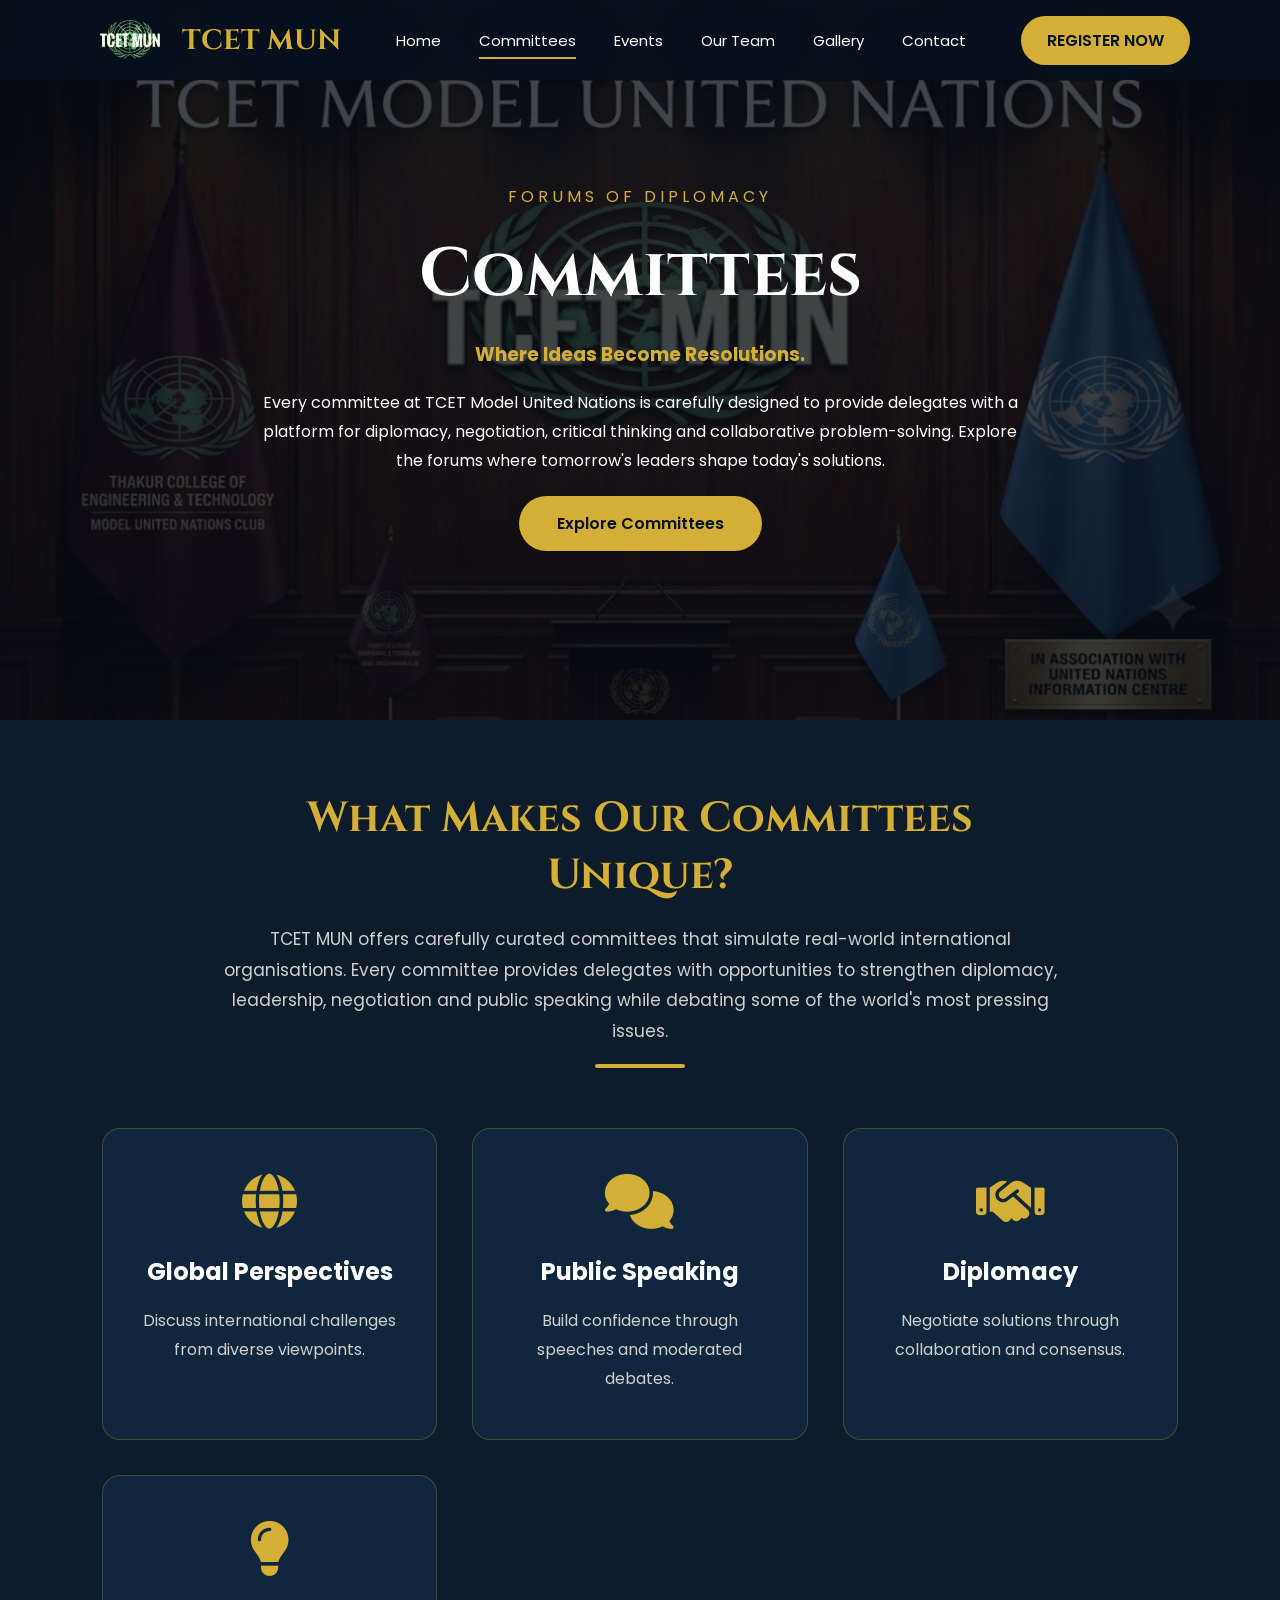
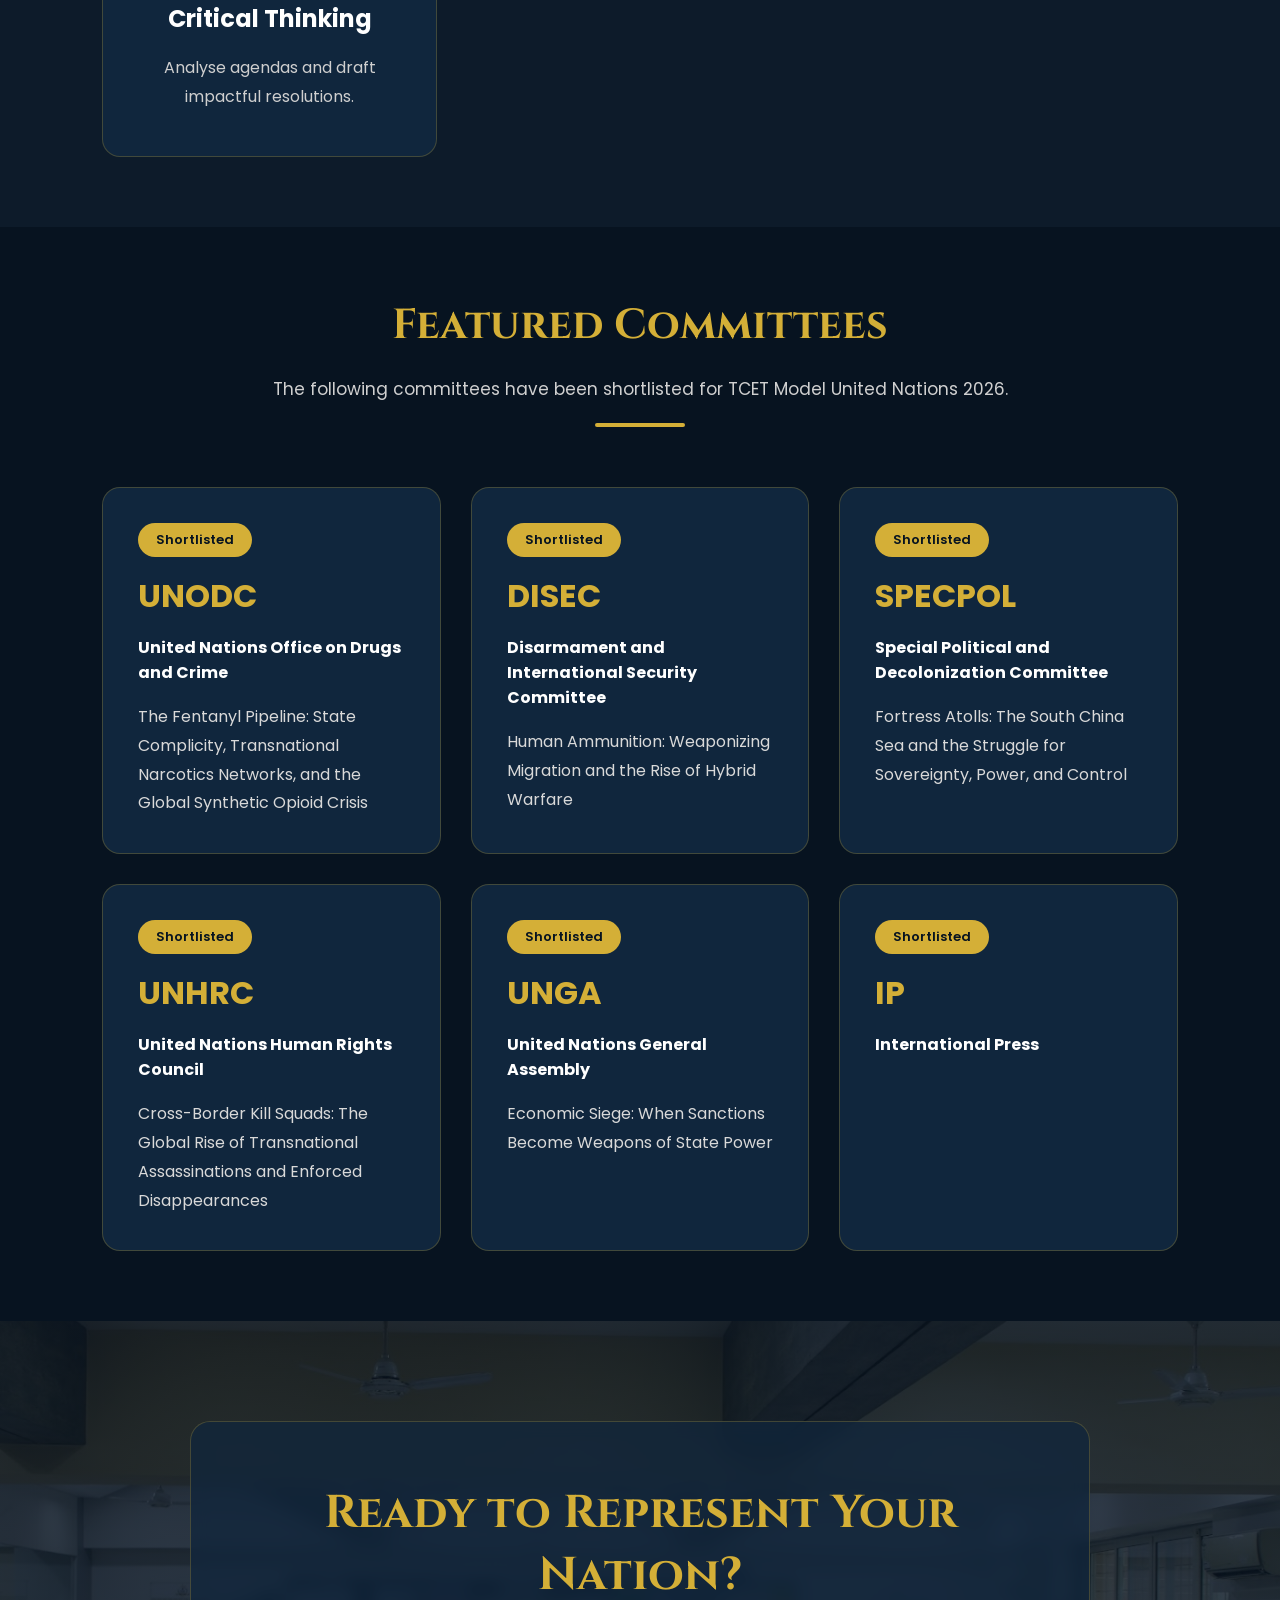
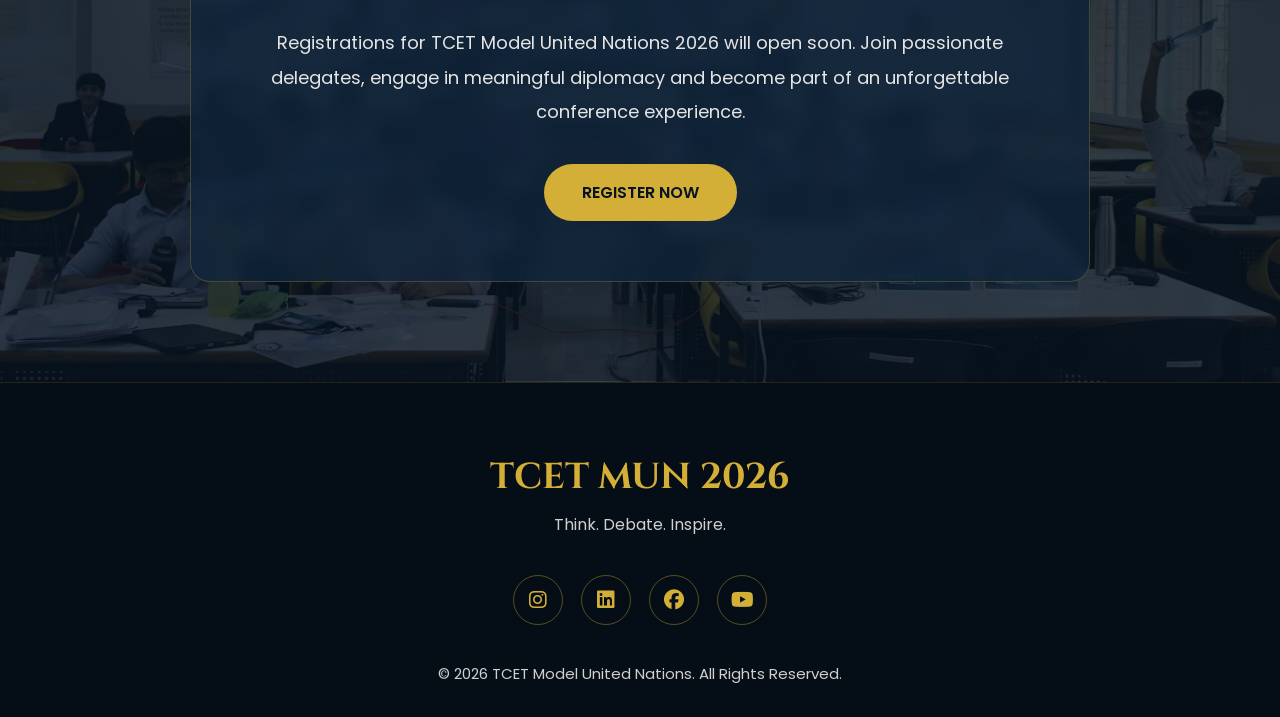
==== committees.html @ abe386f6 "Add files via upload" ====
<!DOCTYPE html>
<html lang="en">
<head>
<link rel="stylesheet" href="style.css">
    <meta charset="UTF-8">
    <meta name="viewport" content="width=device-width, initial-scale=1.0">

    <title>TCET MUN 2026 | Think. Debate. Inspire.</title>

    <link rel="preconnect" href="https://fonts.googleapis.com">

    <link rel="preconnect" href="https://fonts.gstatic.com" crossorigin>

    <link href="https://fonts.googleapis.com/css2?family=Cinzel:wght@400;500;600;700&family=Poppins:wght@300;400;500;600&display=swap" rel="stylesheet">

    <link rel="stylesheet"
        href="https://cdnjs.cloudflare.com/ajax/libs/font-awesome/6.5.2/css/all.min.css">

</head>

<body>

    <!-- ================= NAVBAR ================= -->

    <header>

        <nav class="navbar">

            <div class="logo">

                <img src="logo.png" alt="TCET MUN Logo">

                <h2>TCET MUN</h2>

            </div>

            <ul class="nav-links">

                <li><a href="index.html">Home</a></li>

                <li><a href="committees.html" class="active">Committees</a></li>

                <li><a href="events.html">Events</a></li>

                <li><a href="team.html">Our Team</a></li>

                <li><a href="gallery.html">Gallery</a></li>

                <li><a href="contact.html">Contact</a></li>

            </ul>

            <a href="https://forms.gle/wteZ5wqHLtpfvHcy7" class="register-btn">REGISTER NOW</a>

            <div class="hamburger">

                <span></span>

                <span></span>

                <span></span>

            </div>

        </nav>

    </header>

    <!-- ================= COMMITTEE HERO ================= -->

<section class="committee-hero">

    <div class="committee-overlay"></div>

    <div class="committee-hero-content">

        <p class="committee-tagline">
            FORUMS OF DIPLOMACY
        </p>

        <h1>Committees</h1>

        <h3>
            Where Ideas Become Resolutions.
        </h3>

        <p class="committee-description">

            Every committee at TCET Model United Nations is carefully designed
            to provide delegates with a platform for diplomacy, negotiation,
            critical thinking and collaborative problem-solving. Explore the
            forums where tomorrow's leaders shape today's solutions.

        </p>

        <a href="#committees" class="btn-primary">
            Explore Committees
        </a>

    </div>

</section>

<section class="committee-intro">

    <div class="section-title">

        <h2>What Makes Our Committees Unique?</h2>

        <p>

            TCET MUN offers carefully curated committees that simulate
            real-world international organisations. Every committee provides
            delegates with opportunities to strengthen diplomacy, leadership,
            negotiation and public speaking while debating some of the world's
            most pressing issues.

        </p>

        <div class="heading-line"></div>

    </div>

    <div class="feature-container">

        <div class="card">

            <i class="fas fa-globe"></i>

            <h3>Global Perspectives</h3>

            <p>Discuss international challenges from diverse viewpoints.</p>

        </div>

        <div class="card">

            <i class="fas fa-comments"></i>

            <h3>Public Speaking</h3>

            <p>Build confidence through speeches and moderated debates.</p>

        </div>

        <div class="card">

            <i class="fas fa-handshake"></i>

            <h3>Diplomacy</h3>

            <p>Negotiate solutions through collaboration and consensus.</p>

        </div>

        <div class="card">

            <i class="fas fa-lightbulb"></i>

            <h3>Critical Thinking</h3>

            <p>Analyse agendas and draft impactful resolutions.</p>

        </div>

    </div>

</section>

<!-- ================= FEATURED COMMITTEES ================= -->

<section class="committee-section" id="committees">

    <div class="section-title">

        <h2>Featured Committees</h2>

        <p>

            The following committees have been shortlisted for
            TCET Model United Nations 2026.

        </p>

        <div class="heading-line"></div>

    </div>

    <div class="committee-grid">

        <div class="committee-card">

    <span class="committee-badge">
        Shortlisted
    </span>

    <h3>UNODC</h3>

    <h4>United Nations Office on Drugs and Crime</h4>

    <p>

        The Fentanyl Pipeline: State Complicity, Transnational Narcotics Networks, and the Global Synthetic Opioid Crisis

    </p>

</div>

<div class="committee-card">

    <span class="committee-badge">
        Shortlisted
    </span>

    <h3>DISEC</h3>

    <h4> Disarmament and International Security Committee</h4>

    <p>

        Human Ammunition: Weaponizing Migration and the Rise of Hybrid Warfare

    </p>

</div>

<div class="committee-card">

    <span class="committee-badge">
        Shortlisted
    </span>

    <h3>SPECPOL</h3>

    <h4>Special Political and Decolonization Committee</h4>

    <p>

        Fortress Atolls: The South China Sea and the Struggle for Sovereignty, Power, and Control

    </p>

</div>

<div class="committee-card">

    <span class="committee-badge">
        Shortlisted
    </span>

    <h3>UNHRC</h3>

    <h4>United Nations Human Rights Council</h4>

    <p>

        Cross-Border Kill Squads: The Global Rise of Transnational Assassinations and Enforced Disappearances

    </p>

</div>

<div class="committee-card">

    <span class="committee-badge">

        Shortlisted

    </span>

    <h3>UNGA</h3>

    <h4>United Nations General Assembly</h4>

    <p>

       Economic Siege: When Sanctions Become Weapons of State Power

    </p>

</div>


<div class="committee-card">

    <span class="committee-badge">

        Shortlisted

    </span>

    <h3>IP</h3>

    <h4>International Press</h4>
</div>

</section>

<!-- READY TO ...... -->

<section class="event-cta">

    <div class="cta-box">

        <h2>

            Ready to Represent Your Nation?

        </h2>

        <p>

            Registrations for TCET Model United Nations
            2026 will open soon.

            Join passionate delegates, engage in meaningful
            diplomacy and become part of an unforgettable
            conference experience.

        </p>

        <a href="https://forms.gle/wteZ5wqHLtpfvHcy7" class="btn-primary">

            REGISTER NOW

        </a>

    </div>

</section>
    <!-- ================= FOOTER ================= -->

    <footer>

        <div class="footer-content">

            <h2>

                TCET MUN 2026

            </h2>

            <p>

                Think. Debate. Inspire.

            </p>

            <div class="social-icons">

                <a href="https://www.instagram.com/tcet_mun/"><i class="fab fa-instagram"></i></a>

                <a href="https://in.linkedin.com/company/tcetmun-society"><i class="fab fa-linkedin"></i></a>

                <a href="https://www.facebook.com/tcetmunsociety/"><i class="fab fa-facebook"></i></a>

                <a href="#"><i class="fab fa-youtube"></i></a>

            </div>

            <p class="copyright">

                © 2026 TCET Model United Nations.
                All Rights Reserved.

            </p>

        </div>

    </footer>



    <script src="script.js"></script>

</body>

</html>
---- style.css ----
/* =========================================================
   TCET MUN 2026
   STYLE.CSS (PART 1)
   Global + Navbar + Hero
========================================================= */

*{
    margin:0;
    padding:0;
    box-sizing:border-box;
}

html{
    scroll-behavior:smooth;
}

body{
    font-family:'Poppins',sans-serif;
    background:#071320;
    color:#ffffff;
    overflow-x:hidden;
}

img{
    max-width:100%;
    display:block;
}

a{
    text-decoration:none;
    color:inherit;
}

ul{
    list-style:none;
}

.container{
    width:90%;
    max-width:1200px;
    margin:auto;
}

/* =========================================================
   NAVBAR
========================================================= */

header{
    position:fixed;
    width:100%;
    top:0;
    left:0;
    z-index:1000;
}

.navbar{
    width:100%;
    height:80px;

    display:flex;
    justify-content:space-between;
    align-items:center;

    padding:0 7%;

    background:rgba(7,19,32,.75);

    backdrop-filter:blur(14px);

    transition:.35s;
}

.logo{
    display:flex;
    align-items:center;
    gap:12px;
}

.logo img{
    width:80px;
    height:80px;
    object-fit:contain;
}

.logo h2{
    font-family:'Cinzel',serif;
    font-size:28px;
    color:#d4af37;
}

.nav-links{
    display:flex;
    align-items:center;
    gap:38px;
}

.nav-links a{

    color:white;

    font-size:15px;

    transition:.3s;

    position:relative;
}

.nav-links a::after{

    content:"";

    position:absolute;

    left:0;

    bottom:-8px;

    width:0;

    height:2px;

    background:#d4af37;

    transition:.3s;
}

.nav-links a:hover::after,
.nav-links .active::after{

    width:100%;
}

.nav-links a:hover{

    color:#d4af37;
}

.register-btn{

    padding:12px 26px;

    background:#d4af37;

    color:#071320;

    font-weight:600;

    border-radius:40px;

    transition:.3s;
}

.register-btn:hover{

    transform:translateY(-3px);

    background:#f3cf5d;
}

.hamburger{

    display:none;

    flex-direction:column;

    gap:5px;

    cursor:pointer;
}

.hamburger span{

    width:28px;

    height:3px;

    background:white;

    border-radius:10px;
}

/* =========================================================
   HERO slide show on home page
========================================================= */

.hero{

    position:relative;

    height:100vh;

    overflow:hidden;

    display:flex;

    justify-content:center;

    align-items:center;

    text-align:center;

}

.slider{

    position:absolute;

    width:100%;

    height:100%;

    top:0;

    left:0;

}

.slide{

    position:absolute;

    inset:0;

    background-size:cover;

    background-position:center;

    background-repeat:no-repeat;

    opacity:0;

    transition:opacity 2s ease-in-out;

}

.slide.active{

    opacity:1;

}

/* Images */

.slide:nth-child(1){

    background-image:url("hero1.jpeg");

}

.slide:nth-child(2){

    background-image:url("hero2.jpg");

}

.slide:nth-child(3){

    background-image:url("mun.jpg");

}

.slide:nth-child(4){

    background-image:url("mun1.jpg");

}

.slide:nth-child(5){

    background-image:url("iyp.jpg");

}

.slide:nth-child(6){

    background-image:url("contact.jpg");

}

.overlay{

    position:absolute;

    inset:0;

    background:rgba(0,0,0,.55);

}

.hero-content{

    position:relative;

    z-index:10;

    max-width:850px;

}

.overlay{

    position:absolute;

    inset:0;

    background:rgba(5,13,22,.68);
}

.hero-content{

    position:relative;

    z-index:2;

    width:90%;

    max-width:900px;
}

.tagline{

    letter-spacing:5px;

    color:#d4af37;

    margin-bottom:20px;

    font-size:15px;
}

.hero h1{

    font-family:'Cinzel',serif;

    font-size:85px;

    margin-bottom:15px;

    line-height:1.1;
}

.hero h1 span{

    color:#d4af37;
}

.hero h3{

    font-size:28px;

    font-weight:400;

    margin-bottom:25px;
}

.hero p{

    max-width:760px;

    margin:auto;

    line-height:1.9;

    font-size:18px;

    color:#e4e4e4;
}

.hero-buttons{

    margin-top:45px;

    display:flex;

    justify-content:center;

    gap:20px;

    flex-wrap:wrap;
}

.btn-primary{

    background:#d4af37;

    color:#071320;

    padding:16px 38px;

    border-radius:50px;

    font-weight:600;

    transition:.35s;
}

.btn-primary:hover{

    transform:translateY(-5px);

    background:#f1cb4d;
}

.btn-secondary{

    border:2px solid #d4af37;

    color:#ffffff;

    padding:16px 38px;

    border-radius:50px;

    transition:.35s;
}

.btn-secondary:hover{

    background:#d4af37;

    color:#071320;

    transform:translateY(-5px);
}

/* =========================================================
   SECTION TITLES
========================================================= */

section{

    padding:100px 8%;
}

section h2{

    text-align:center;

    font-size:42px;

    font-family:'Cinzel',serif;

    color:#d4af37;

    margin-bottom:40px;
}

/*=========================================================
    ABOUT SECTION
=========================================================*/

.about{
    background:#0d1b2a;
}

.about .container{
    max-width:1000px;
    margin:auto;
    text-align:center;
}

.about p{
    font-size:18px;
    line-height:1.9;
    color:#d9d9d9;
    margin-top:20px;
}

/*=========================================================
    FEATURES SECTION
=========================================================*/

.features{
    background:#071320;
}

.feature-container{

    display:grid;

    grid-template-columns:repeat(auto-fit,minmax(280px,1fr));

    gap:35px;

    margin-top:60px;
}

.card{

    background:#10263d;

    padding:45px 35px;

    border-radius:18px;

    text-align:center;

    transition:.4s;

    border:1px solid rgba(212,175,55,.25);

    cursor:pointer;
}

.card:hover{

    transform:translateY(-12px);

    box-shadow:0 20px 45px rgba(0,0,0,.35);

    border-color:#d4af37;
}

.card i{

    font-size:55px;

    color:#d4af37;

    margin-bottom:25px;
}

.card h3{

    font-size:24px;

    margin-bottom:18px;

    color:white;
}

.card p{

    color:#cfcfcf;

    line-height:1.8;

    font-size:16px;
}

/*=========================================================
    STATISTICS
=========================================================*/

.stats{

    display:grid;

    grid-template-columns:repeat(auto-fit,minmax(220px,1fr));

    gap:30px;

    background:#10263d;
}

.stat-box{

    background:#071320;

    padding:45px;

    text-align:center;

    border-radius:15px;

    transition:.35s;

    border:1px solid rgba(212,175,55,.2);
}

.stat-box:hover{

    transform:translateY(-10px);

    border-color:#d4af37;
}

.stat-box h2{

    font-size:60px;

    color:#d4af37;

    margin-bottom:12px;

    font-family:'Cinzel',serif;
}

.stat-box p{

    font-size:20px;

    color:#d9d9d9;
}

/*=========================================================
    CALL TO ACTION
=========================================================*/

.cta{

    background:linear-gradient(rgba(7,19,32,.9),
    rgba(7,19,32,.9)),
    url("../assets/cta.jpg") center/cover;

    text-align:center;
}

.cta h2{

    font-size:46px;

    margin-bottom:20px;
}

.cta p{

    width:75%;

    margin:auto;

    font-size:18px;

    line-height:1.9;

    color:#dddddd;

    margin-bottom:40px;
}

.cta .btn-primary{

    font-size:17px;
}

/*=========================================================
    SIMPLE FADE ANIMATION
=========================================================*/

.card,
.stat-box{

    animation:fadeUp .8s ease;
}

@keyframes fadeUp{

    from{

        opacity:0;

        transform:translateY(50px);
    }

    to{

        opacity:1;

        transform:translateY(0);
    }
}


/*=========================================================
    FOOTER
=========================================================*/

footer{
    background:#050d16;
    padding:70px 8% 30px;
    border-top:1px solid rgba(212,175,55,0.15);
}

.footer-content{
    max-width:1000px;
    margin:auto;
    text-align:center;
}

.footer-content h2{
    font-family:'Cinzel',serif;
    color:#d4af37;
    font-size:36px;
    margin-bottom:10px;
}

.footer-content p{
    color:#d0d0d0;
    line-height:1.8;
}

.social-icons{
    display:flex;
    justify-content:center;
    gap:18px;
    margin:35px 0;
}

.social-icons a{
    width:50px;
    height:50px;
    border:1px solid rgba(212,175,55,.4);
    border-radius:50%;
    display:flex;
    justify-content:center;
    align-items:center;
    transition:.35s;
}

.social-icons a i{
    font-size:20px;
    color:#d4af37;
}

.social-icons a:hover{
    background:#d4af37;
    transform:translateY(-5px);
}

.social-icons a:hover i{
    color:#071320;
}

.copyright{
    margin-top:30px;
    font-size:15px;
    color:#8f8f8f;
}

/*=========================================================
    RESPONSIVE DESIGN
=========================================================*/

@media(max-width:991px){

    .navbar{
        padding:0 5%;
    }

    .hero h1{
        font-size:60px;
    }

    .hero h3{
        font-size:24px;
    }

    .hero p{
        font-size:17px;
    }

    .cta p{
        width:90%;
    }

}

@media(max-width:768px){

    .navbar{
        height:75px;
    }

    .hamburger{
        display:flex;
        z-index:1001;
    }

    .register-btn{
        display:none;
    }

    .nav-links{
        position:fixed;
        top:75px;
        right:-100%;
        width:270px;
        height:calc(100vh - 75px);
        background:#071320;
        flex-direction:column;
        justify-content:flex-start;
        align-items:center;
        gap:35px;
        padding-top:50px;
        transition:.4s;
        box-shadow:-5px 0 20px rgba(0,0,0,.3);
    }

    .nav-links.active{
        right:0;
    }

    .hero{
        padding:0 20px;
    }

    .hero h1{
        font-size:48px;
    }

    .hero h3{
        font-size:22px;
    }

    .hero p{
        font-size:16px;
    }

    .hero-buttons{
        flex-direction:column;
        align-items:center;
    }

    .btn-primary,
    .btn-secondary{
        width:240px;
        text-align:center;
    }

    section{
        padding:80px 6%;
    }

    section h2{
        font-size:34px;
    }

    .card{
        padding:35px 25px;
    }

    .stat-box h2{
        font-size:48px;
    }

}

@media(max-width:576px){

    .logo h2{
        font-size:22px;
    }

    .logo img{
        width:45px;
        height:45px;
    }

    .tagline{
        font-size:12px;
        letter-spacing:3px;
    }

    .hero h1{
        font-size:38px;
    }

    .hero h3{
        font-size:18px;
    }

    .hero p{
        font-size:15px;
        line-height:1.8;
    }

    section h2{
        font-size:30px;
    }

    .about p,
    .cta p,
    .card p{
        font-size:15px;
    }

    .footer-content h2{
        font-size:30px;
    }

}

/*=========================================================
    NAVBAR ON SCROLL
=========================================================*/

header.scrolled .navbar{
    background:#071320;
    box-shadow:0 5px 20px rgba(0,0,0,.25);
}

/*=========================================================
    SCROLLBAR
=========================================================*/

::-webkit-scrollbar{
    width:10px;
}

::-webkit-scrollbar-track{
    background:#071320;
}

::-webkit-scrollbar-thumb{
    background:#d4af37;
    border-radius:10px;
}

::-webkit-scrollbar-thumb:hover{
    background:#f2cb4c;
}

/*=========================================================
    SELECTION
=========================================================*/

::selection{
    background:#d4af37;
    color:#071320;
}

/* ================= OUR TEAM ================= */

.team{

    background:linear-gradient(
        180deg,
        #071320,
        #0b1c2e,
        #071320
    );

}

.section-title{
    text-align:center;
    max-width:850px;
    margin:auto;
    margin-bottom:60px;
}

.section-title h2{
    font-size:42px;
    color:#d4af37;
    margin-bottom:20px;
    font-family:'Cinzel', serif;
}

.section-title p{
    color:#d0d0d0;
    line-height:1.8;
    font-size:17px;
}


.team-container{

    display:grid;

    grid-template-columns:repeat(3,1fr);

    gap:35px;

    max-width:1100px;

    margin:0 auto;

}

.team-card{

    background:
radial-gradient(circle at bottom right,#16395e 0%,transparent 45%);
    

    backdrop-filter:blur(12px);

    border:1px solid rgba(212,175,55,.20);

    border-radius:22px;

    overflow:hidden;

    transition:.45s;

    box-shadow:0 12px 30px rgba(0,0,0,.18);

}

.team-card:hover{

    transform:translateY(-12px);

    border-color:#d4af37;

    box-shadow:0 25px 45px rgba(0,0,0,.45);

}

.team-card img{

    width:100%;

    height:320px;

    object-fit:cover;

    transition:.5s;

    border-bottom:4px solid transparent;

}

.team-card:hover img{

    transform:scale(1.05);

    border-bottom:4px solid #d4af37;

}

.team-card h3{

    font-size:23px;

    margin-top:22px;

    margin-bottom:8px;

    color:white;

    font-weight:600;

}

.team-card span{

    display:block;

    color:#d4af37;

    font-size:15px;

    letter-spacing:1px;

    text-transform:uppercase;

    margin-bottom:22px;

}
.team-card{

    position:relative;

}

.team-card::before{

    content:"";

    position:absolute;

    top:0;

    left:0;

    width:100%;

    height:5px;

    background:#d4af37;

    transform:scaleX(0);

    transition:.45s;

}
.team{

    position:relative;
    overflow:hidden;

}

.team::before{

    content:"";

    position:absolute;
    inset:0;

    background:url("logo-pattern.png");

    background-size:220px;

    background-repeat:repeat;

    opacity:.025;

    pointer-events:none;

}

.team-card:hover::before{

    transform:scaleX(1);

}


/*==========================
 FACULTY SECTION
==========================*/

/* ================= FACULTY ================= */

.faculty-container{

    display:flex;

    justify-content:center;

    align-items:center;

    gap:100px;

    margin:70px auto 100px;

    flex-wrap:wrap;

}

.faculty-card{

    width:340px;

    background:
radial-gradient(circle at top left,#16395e 0%,transparent 40%);

    border-radius:20px;

    overflow:hidden;

    text-align:center;

    border:1px solid rgba(212,175,55,.25);
    border-top:5px solid #d4af37;
    transition:.35s;

    box-shadow:0 12px 30px rgba(0,0,0,.25);

}

.faculty-card:hover{

    transform:translateY(-15px);

    border-color:#d4af37;

}

.faculty-card img{

    width:100%;

    height:340px;

    object-fit:cover;

}

.faculty-card h3{

    color:white;

    font-size:25px;

    margin:22px 0 10px;

}

.faculty-card span{

    display:block;

    color:#d4af37;

    margin-bottom:25px;

    font-size:17px;

}
.heading-line{

    width:90px;

    height:4px;

    background:#d4af37;

    border-radius:20px;

    margin:18px auto 28px;

}

.team-card,
.faculty-card{

    opacity:0;

    transform:translateY(40px);

    animation:teamFade .8s forwards;

}


@keyframes teamFade{

    to{

        opacity:1;

        transform:translateY(0);

    }

}
/* ==========================================
            TEAM HERO
========================================== */

.team-hero{

    height:80vh;

    position:relative;

    display:flex;

    justify-content:center;

    align-items:center;

    text-align:center;

    overflow:hidden;

    background:
    linear-gradient(rgba(5,13,22,.55),rgba(5,13,22,.55)),
    url("our_teamhero.jpeg");

    background-size:cover;

    background-position:center;

    background-repeat:no-repeat;

}

.team-overlay{

    position:absolute;

    inset:0;

    background:rgba(0,0,0,.22);

}

.team-hero-content{

    position:relative;

    z-index:2;

    width:90%;

    max-width:900px;

}

.team-tagline{

    color:#d4af37;

    letter-spacing:4px;

    text-transform:uppercase;

    margin-bottom:18px;

    font-size:15px;

}

.team-hero h1{

    font-family:'Cinzel',serif;

    font-size:72px;

    color:white;

    margin-bottom:18px;

}

.team-hero h3{

    color:#d4af37;

    font-size:28px;

    margin-bottom:22px;

    font-weight:500;

}

.team-description{

    max-width:760px;

    margin:auto;

    color:#e6e6e6;

    line-height:1.9;

    font-size:18px;

    margin-bottom:38px;

}



/* ================= Responsive for mobile devices (For hero in teams) ================= */

@media(max-width:768px){

.team-hero{

    height:55vh;

}

.team-hero h1{

    font-size:46px;

}

.team-hero h3{

    font-size:22px;

}

.team-description{

    font-size:16px;

}

}

/* ================= EVENTS ================= */

.event-section{

    display:flex;

    align-items:center;

    justify-content:center;

    gap:70px;

    padding:80px 10%;

}

.reverse{

    flex-direction:row-reverse;

}

.event-image{

    flex:1;

}

.event-image img{

    width:100%;

    height:480px;

    object-fit:cover;

    border-radius:18px;

    transition:.4s;

    box-shadow:0 15px 35px rgba(0,0,0,.35);

}

.event-image img:hover{

    transform:scale(1.03);

}

.event-content{

    flex:1;

}

.event-content h2{

    font-size:40px;

    color:#d4af37;

    margin-bottom:15px;

    font-family:'Cinzel',serif;

}


.event-content h4{

    font-size:28px;

    margin-bottom:25px;

}


.event-content p{

    color:#d9d9d9;

    line-height:2;

    font-size:18px;

    margin-bottom:30px;

}

.event-content li{

    margin-bottom:18px;

    font-size:18px;

}

.event-content i{

    color:#d4af37;

    margin-right:12px;

}
.event-cta{

    padding:100px 8%;

    background:
    linear-gradient(rgba(7,19,32,.82),rgba(7,19,32,.82)),
    url("mun1.jpg");

    background-size:cover;

    background-position:center;

    text-align:center;
}

.cta-box{

    max-width:900px;

    margin:auto;

    background:rgba(16,38,61,.75);

    padding:60px;

    border-radius:20px;

    border:1px solid rgba(212,175,55,.25);

    backdrop-filter:blur(8px);
}

.cta-box h2{

    font-size:46px;

    color:#d4af37;

    margin-bottom:20px;

    font-family:'Cinzel', serif;
}

.cta-box p{

    font-size:18px;

    line-height:1.9;

    color:#e5e5e5;

    margin-bottom:35px;
}

.cta-box .btn-primary{

    display:inline-block;

    margin:auto;
}

/* ================= EVENTS HERO ================= */

.event-hero{

    height:65vh;

    display:flex;

    justify-content:center;

    align-items:center;

    text-align:center;

    position:relative;

    background:
    linear-gradient(rgba(5,15,28,.72),rgba(5,15,28,.72)),
    url("mun.jpg");

    background-size:cover;

    background-position:center;

    background-repeat:no-repeat;

}

.event-hero-content{

    max-width:900px;

    width:90%;

    margin:auto;

    z-index:5;

}

.event-tagline{

    color:#d4af37;

    letter-spacing:4px;

    text-transform:uppercase;

    margin-bottom:18px;

    font-size:15px;

}

.event-hero h1{

    font-family:'Cinzel',serif;

    font-size:68px;

    color:white;

    margin-bottom:15px;

}

.event-hero h3{

    font-size:28px;

    color:#d4af37;

    margin-bottom:20px;

}

.hero-description{

    max-width:750px;

    margin:auto;

    color:#e7e7e7;

    line-height:1.9;

    font-size:18px;

    margin-bottom:35px;

}
.event-overlay{

    position:absolute;

    inset:0;

    background:rgba(0,0,0,.25);

}

.event-hero-content{

    position:relative;

    z-index:2;
}

/* ================= WHY PARTICIPATE ================= */

.why-participate{
    padding:100px 8%;
    background:#071320;
    text-align:center;
}

.why-participate h2{
    font-size:42px;
    color:#d4af37;
    margin-bottom:50px;
    font-family:'Cinzel', serif;
}

.why-grid{
    display:grid;
    grid-template-columns:repeat(auto-fit,minmax(250px,1fr));
    gap:30px;
}

.why-card{
    background:#10263d;
    padding:35px 25px;
    border-radius:18px;
    border:1px solid rgba(212,175,55,.25);
    transition:.35s;
}

.why-card:hover{
    transform:translateY(-8px);
    border-color:#d4af37;
}

.why-card i{
    font-size:40px;
    color:#d4af37;
    margin-bottom:20px;
}

.why-card h3{
    margin-bottom:15px;
    color:#fff;
}

.why-card p{
    color:#d9d9d9;
    line-height:1.7;
}

/* ================= Events in mobile devices ================= */
/* Large Tablets */
@media (max-width: 992px) {

}

/* Tablets */
@media (max-width: 768px) {

}

/* Mobile */
@media (max-width: 576px) {

}

@media(max-width:768px){

.event-hero{

    height:55vh;

}

.event-hero h1{

    font-size:42px;

}

.event-hero h3{

    font-size:20px;

}

.hero-description{

    font-size:15px;

}

}
@media(max-width:768px){

.event-section{

    flex-direction:column;

    text-align:center;

    gap:35px;

}

.reverse{

    flex-direction:column;

}

.event-image img{

    height:260px;

}

}

/*=========================================================
                    CONTACT PAGE
=========================================================*/

/* HERO */

.contact-hero{

    height:60vh;

    display:flex;

    justify-content:center;

    align-items:center;

    text-align:center;

    position:relative;

    background:
    linear-gradient(rgba(7,19,32,.72),rgba(7,19,32,.72)),
    url("contact.jpg");

    background-size:cover;

    background-position:center;

    background-repeat:no-repeat;

}

.contact-hero .hero-content{

    position:relative;

    z-index:2;

    width:90%;

    max-width:850px;

}

.contact-hero h1{

    font-size:70px;

    color:white;

    font-family:'Cinzel',serif;

    margin-bottom:15px;

}

.contact-hero h3{

    color:#d4af37;

    font-size:28px;

    margin-bottom:20px;

}

.contact-hero p{

    color:#e5e5e5;

    line-height:1.9;

    font-size:18px;

}



/* CONTACT INFO */

.contact-info{

    padding:40px 8%;

    background:#071320;

}

.contact-grid{

    display:grid;

    grid-template-columns:repeat(auto-fit,minmax(260px,1fr));

    gap:30px;

    margin-top:50px;

}

.contact-card{

    background:#10263d;

    border-radius:18px;

    padding:40px 30px;

    text-align:center;

    transition:.35s;

    border:1px solid rgba(212,175,55,.2);

}

.contact-card:hover{

    transform:translateY(-10px);

    border-color:#d4af37;

}

.contact-card i{

    font-size:45px;

    color:#d4af37;

    margin-bottom:20px;

}

.contact-card h3{

    margin-bottom:15px;

    color:white;

}

.contact-card p{

    color:#d8d8d8;

    line-height:1.8;

}

/* ===== ENQUIRY FORM (CONTACT PAGE)====*/

.enquiry-card{

    max-width:800px;

    margin:80px auto;

    background:#10263d;

    border:1px solid rgba(212,175,55,.25);

    border-radius:25px;

    padding:40px;

    text-align:center;

    transition:.35s;

}

.enquiry-card:hover{

    transform:translateY(-8px);

    box-shadow:0 20px 40px rgba(0,0,0,.25);

}

.enquiry-card i{

    font-size:60px;

    color:#d4af37;

    margin-bottom:25px;

}

.enquiry-card h2{

    color:#d4af37;

    margin-bottom:20px;

}

.enquiry-card p{

    color:#ddd;

    line-height:1.9;

    margin-bottom:35px;

}

/* MAP */

.map{

    padding:40px 8%;

    background:#071320;

}

.map-box{

    width:100%;

    height:450px;

    border-radius:20px;

    overflow:hidden;

    border:2px solid rgba(212,175,55,.25);

    box-shadow:0 15px 35px rgba(0,0,0,.25);

}

.map-box iframe{

    width:100%;

    height:100%;

    border:none;

}



/* FAQ */

.faq{

    padding:100px 8%;

    background:#0d1b2a;

}

.faq-box{

    max-width:900px;

    margin:auto;

    background:#10263d;

    border-radius:18px;

    padding:40px;

    border:1px solid rgba(212,175,55,.2);

}

.faq-box h3{

    color:#d4af37;

    margin-bottom:10px;

    margin-top:25px;

}

.faq-box p{

    color:#d9d9d9;

    line-height:1.8;

    margin-bottom:20px;

}

.faq-box hr{

    border:none;

    height:1px;

    background:rgba(212,175,55,.2);

}



/* "Our Team" in mobile and other devices (RESPONSIVE) */

@media(max-width:768px){

.contact-hero{

    height:50vh;

    padding:0 20px;

}

.contact-hero h1{

    font-size:46px;

}

.contact-hero h3{

    font-size:22px;

}

.contact-hero p{

    font-size:16px;

}

.contact-grid{

    grid-template-columns:1fr;

}

.map-box{

    height:300px;

}

.faq-box{

    padding:30px 20px;

}

}
@media(max-width:992px){

.team-container{

    grid-template-columns:repeat(2,1fr);

}

}

@media(max-width:768px){

.team-container{

    grid-template-columns:1fr;

}

}

/*=========================================
            GALLERY COMING SOON
=========================================*/

.gallery-coming{

    min-height:100vh;

    display:flex;

    justify-content:center;

    align-items:center;

    text-align:center;

    position:relative;

    overflow:hidden;

    background:
    linear-gradient(rgba(5,15,28,.72), rgba(5,15,28,.72)),
    url("gallery-bg.jpeg");

    background-size:cover;

    background-position:center;

    background-repeat:no-repeat;

}

.gallery-overlay{

    position:absolute;

    inset:0;

    background:rgba(0,0,0,.18);

}

.gallery-content{

    max-width:900px;

    margin:auto;

    padding:20px;

    position:relative;

    z-index:2;

}

.gallery-logo{

    width:150px;

    margin:auto;

    margin-bottom:30px;

    animation:float 3s ease-in-out infinite;

}

.gallery-tagline{

    color:#d4af37;

    letter-spacing:4px;

    text-transform:uppercase;

    margin-bottom:20px;

    font-size:15px;

}

.gallery-coming h1{

    font-family:'Cinzel',serif;

    font-size:72px;

    color:white;

    margin-bottom:15px;

}

.gallery-coming h3{

    color:#d4af37;

    font-size:28px;

    margin-bottom:25px;

}

.gallery-coming p{

    color:#e5e5e5;

    font-size:18px;

    line-height:1.9;

    margin-bottom:40px;

}

@keyframes float{

    0%{

        transform:translateY(0);

    }

    50%{

        transform:translateY(-10px);

    }

    100%{

        transform:translateY(0);

    }

}

@media(max-width:768px){

.gallery-coming h1{

    font-size:46px;

}

.gallery-coming h3{

    font-size:22px;

}

.gallery-coming p{

    font-size:16px;

}

.gallery-logo{

    width:110px;

}

}

/* COMMITTEE HERO */

.committee-hero{
    height:80vh;
    display:flex;
    justify-content:center;
    align-items:center;
    text-align:center;
    position:relative;
    background:
    linear-gradient(rgba(5,15,28,.70),rgba(5,15,28,.70)),
    url("committee-hero.jpeg");
    background-size:cover;
    background-position:center;
}

.committee-overlay{
    position:absolute;
    inset:0;
    background:rgba(0,0,0,.20);
}

.committee-hero-content{
    position:relative;
    z-index:2;
    max-width:900px;
}

.committee-tagline{
    color:#d4af37;
    letter-spacing:4px;
    text-transform:uppercase;
    margin-bottom:20px;
}

.committee-hero h1{
    font-size:68px;
    font-family:'Cinzel',serif;
}

.committee-hero h3{
    color:#d4af37;
    margin:20px 0;
}

.committee-description{
    max-width:760px;
    margin:auto;
    line-height:1.8;
    margin-bottom:35px;
}

.committee-grid{
    display:grid;
    grid-template-columns:repeat(auto-fit,minmax(300px,1fr));
    gap:30px;
}

.committee-card{
    background:#10263d;
    padding:35px;
    border-radius:18px;
    border:1px solid rgba(212,175,55,.25);
    transition:.35s;
}

.committee-card:hover{
    transform:translateY(-10px);
    border-color:#d4af37;
}

.committee-card h3{
    color:#d4af37;
    font-size:32px;
    margin:15px 0;
}

.committee-card h4{
    margin-bottom:18px;
}

.committee-card p{
    line-height:1.8;
    color:#d9d9d9;
}

.committee-badge{

    display:inline-block;
    padding:7px 18px;
    border-radius:30px;
    font-size:13px;
    font-weight:600;
}

.committee-badge{
    background:#d4af37;
    color:#071320;
}
.committee-intro{
    background:#0d1b2a;
}

.committee-section{
    background:#071320;
}

.coming-soon{
    background:#10263d;
}
.committee-intro,
.committee-section,
.coming-soon{

    padding:70px 8%;

}


.coming-grid{
    display:grid;
    grid-template-columns:repeat(3,1fr);
    gap:30px;
    margin-top:50px;
}

.coming-card{
    background:#10263d;
    border:2px dashed rgba(212,175,55,.30);
    border-radius:18px;
    padding:50px;
    text-align:center;
}

.coming-card i{
    font-size:50px;
    color:#d4af37;
    margin-bottom:20px;
}
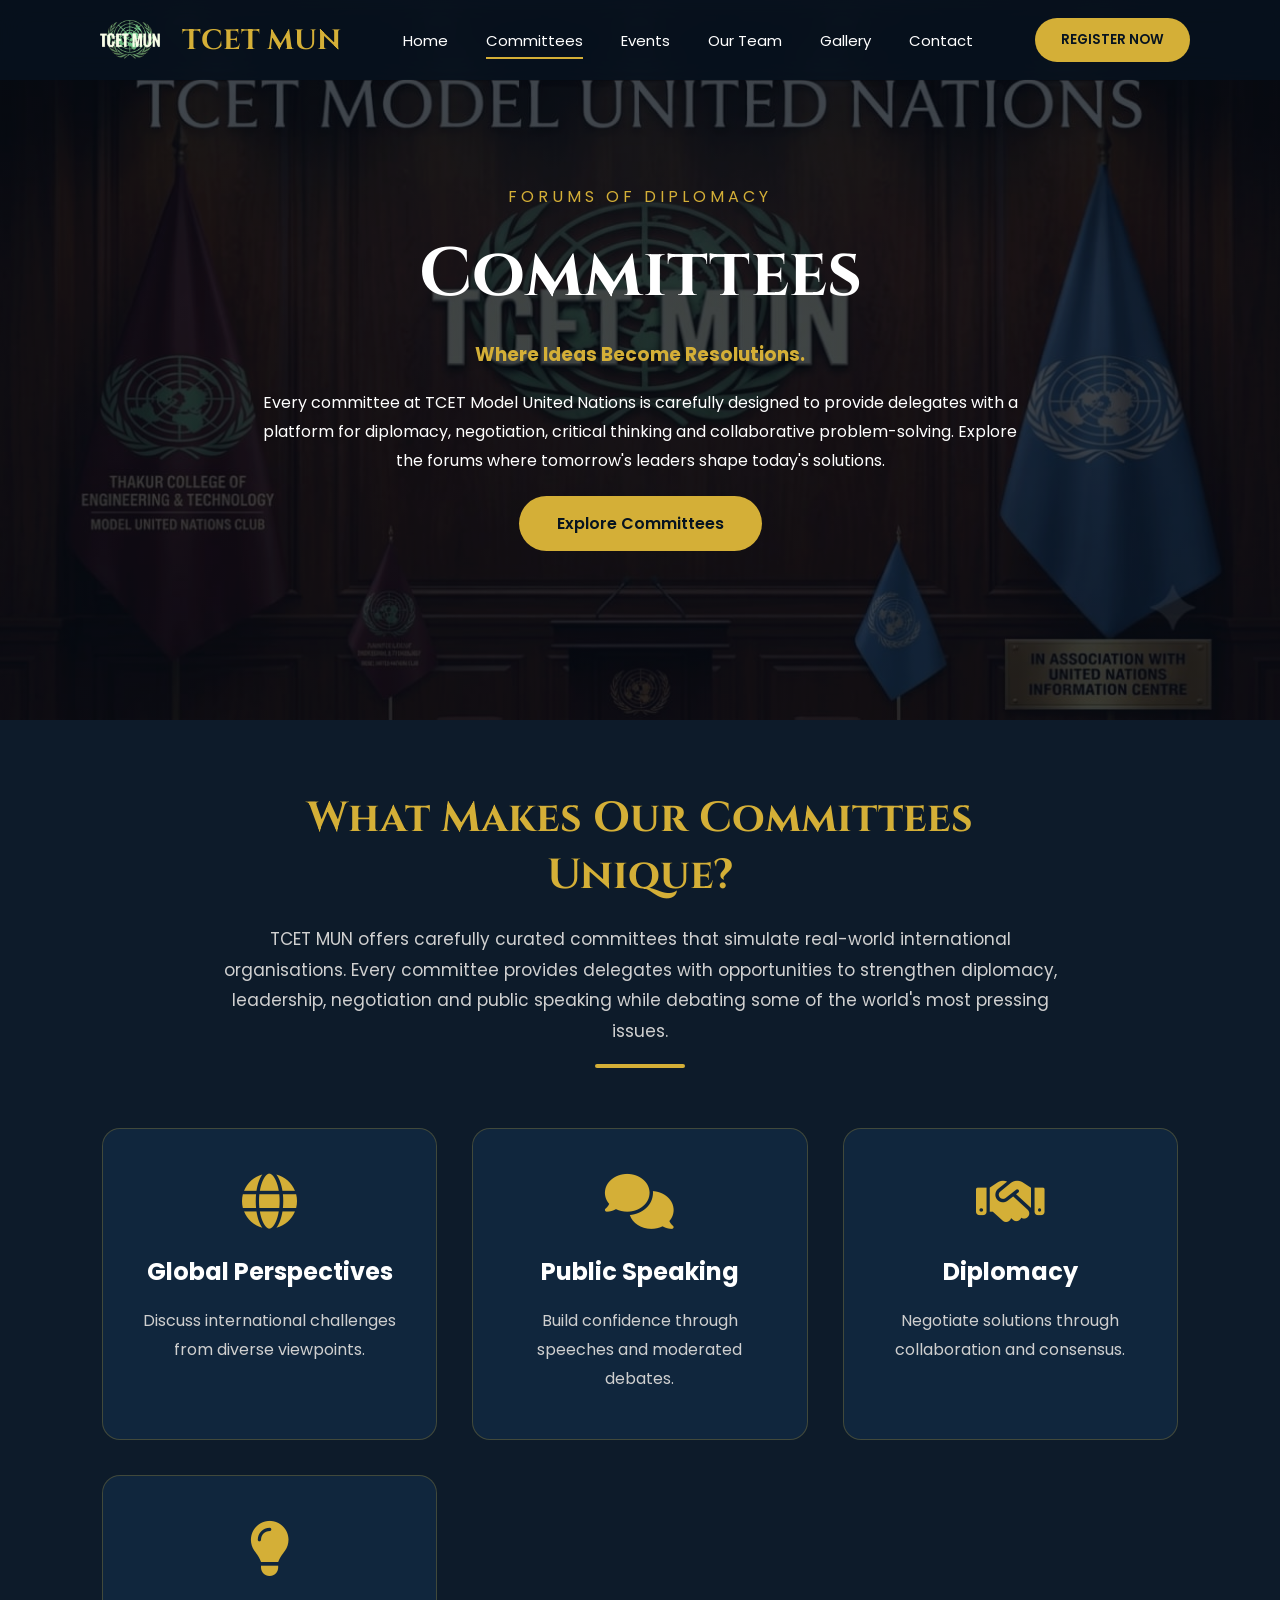
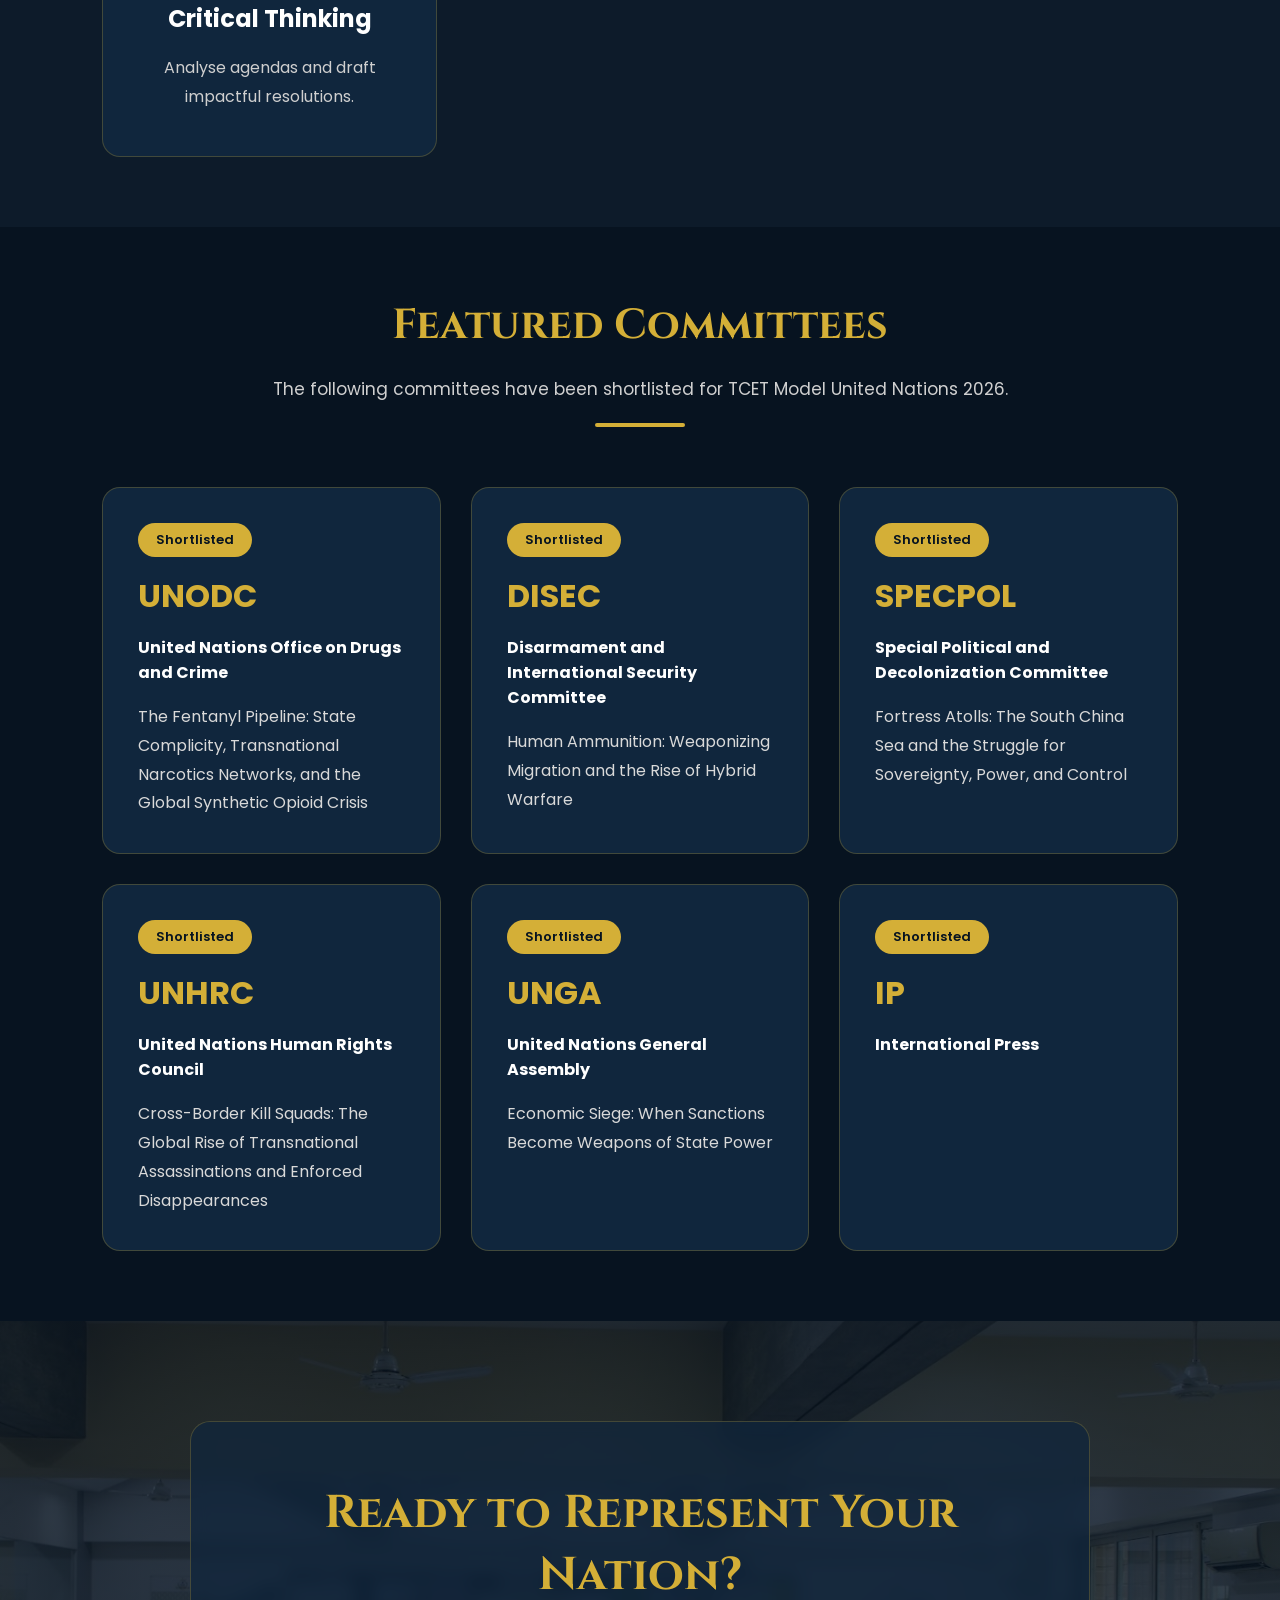
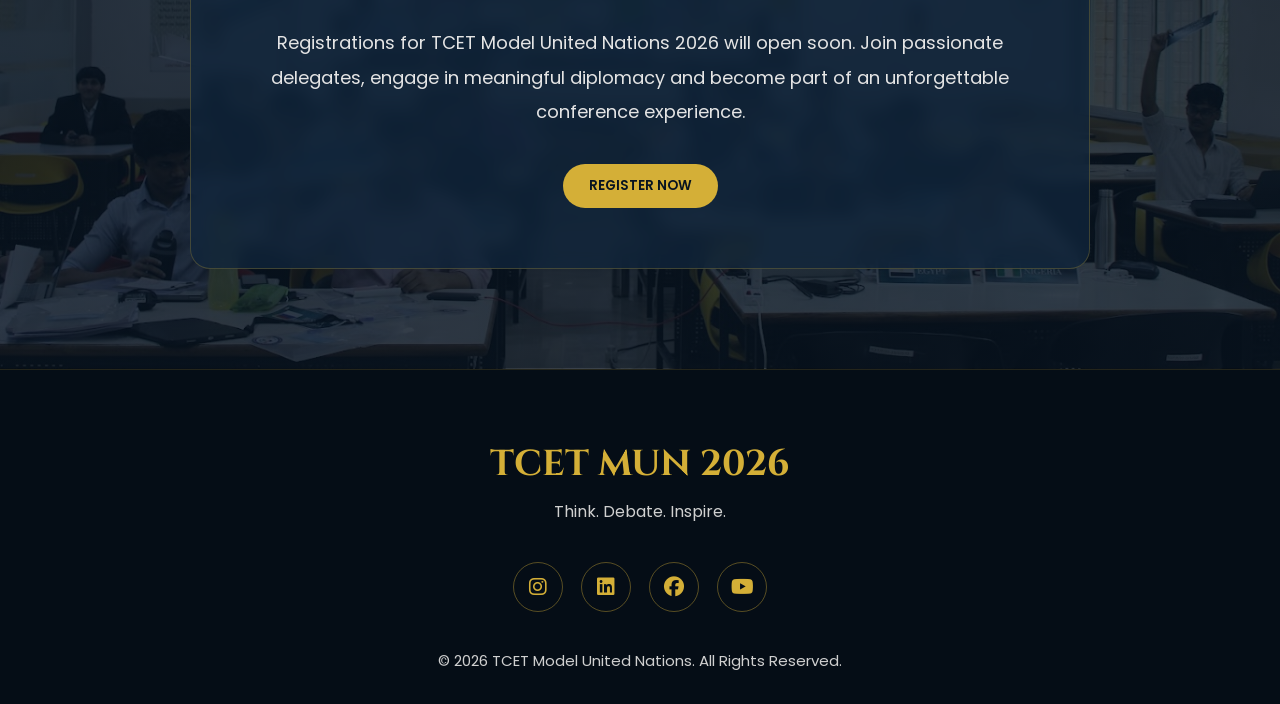
==== commit cfa82e66: "Add files via upload" ====
--- a/committees.html
+++ b/committees.html
@@ -50,7 +50,25 @@
 
             </ul>
 
-            <a href="https://forms.gle/wteZ5wqHLtpfvHcy7" class="register-btn">REGISTER NOW</a>
+            <div class="register-wrapper">
+    <button class="register-btn" id="registerBtn">REGISTER NOW</button>
+
+    <div class="registration-menu" id="registrationMenu">
+        <a href="https://forms.gle/TAtZf7LsmUkc4HFy8"
+           target="_blank"
+           rel="noopener noreferrer">
+            <span>IN-HOUSE</span>
+            <small>For TCET Students</small>
+        </a>
+
+        <a href="https://forms.gle/d5A1MfdpaMPDxXNK7"
+           target="_blank"
+           rel="noopener noreferrer">
+            <span>OUT-HOUSE</span>
+            <small>For Students from Other Institutions</small>
+        </a>
+    </div>
+</div>
 
             <div class="hamburger">
 
@@ -319,11 +337,25 @@
 
         </p>
 
-        <a href="https://forms.gle/wteZ5wqHLtpfvHcy7" class="btn-primary">
-
-            REGISTER NOW
-
+        <div class="register-wrapper">
+    <button class="register-btn" id="registerBtn">REGISTER NOW</button>
+
+    <div class="registration-menu" id="registrationMenu">
+        <a href="https://forms.gle/TAtZf7LsmUkc4HFy8"
+           target="_blank"
+           rel="noopener noreferrer">
+            <span>IN-HOUSE</span>
+            <small>For TCET Students</small>
         </a>
+
+        <a href="https://forms.gle/d5A1MfdpaMPDxXNK7"
+           target="_blank"
+           rel="noopener noreferrer">
+            <span>OUT-HOUSE</span>
+            <small>For Students from Other Institutions</small>
+        </a>
+    </div>
+</div>
 
     </div>
 
--- a/style.css
+++ b/style.css
@@ -2437,4 +2437,1299 @@
     font-size:50px;
     color:#d4af37;
     margin-bottom:20px;
+}
+
+
+/* =========================================================
+   TCET MUN 2026
+   COMPLETE RESPONSIVE DESIGN
+   Mobile + Tablet + Small Screens
+   Add this at the VERY BOTTOM of style.css
+========================================================= */
+
+
+/* =========================================================
+   GENERAL RESPONSIVE FIXES
+========================================================= */
+
+html,
+body {
+    width: 100%;
+    max-width: 100%;
+    overflow-x: hidden;
+}
+
+* {
+    max-width: 100%;
+}
+
+img {
+    max-width: 100%;
+    height: auto;
+}
+
+iframe,
+video {
+    max-width: 100%;
+}
+
+
+/* =========================================================
+   TABLET
+   992px and below
+========================================================= */
+
+@media (max-width: 992px) {
+
+    /* ---------- NAVBAR ---------- */
+
+    .navbar {
+        padding: 0 5%;
+    }
+
+    .nav-links {
+        gap: 25px;
+    }
+
+    .register-btn {
+        padding: 10px 20px;
+    }
+
+
+    /* ---------- GENERAL SECTIONS ---------- */
+
+    section {
+        padding-left: 6%;
+        padding-right: 6%;
+    }
+
+
+    /* ---------- TEAM ---------- */
+
+    .team-container {
+        grid-template-columns: repeat(2, 1fr);
+        gap: 25px;
+    }
+
+
+    /* ---------- COMMITTEES ---------- */
+
+    .committee-grid {
+        grid-template-columns: repeat(2, 1fr);
+    }
+
+    .coming-grid {
+        grid-template-columns: repeat(2, 1fr);
+    }
+
+
+    /* ---------- EVENTS ---------- */
+
+    .event-section {
+        gap: 40px;
+        padding-left: 7%;
+        padding-right: 7%;
+    }
+
+    .event-image img {
+        height: 400px;
+    }
+
+
+    /* ---------- CONTACT ---------- */
+
+    .contact-grid {
+        grid-template-columns: repeat(2, 1fr);
+    }
+
+}
+
+
+/* =========================================================
+   MOBILE
+   768px and below
+========================================================= */
+
+@media (max-width: 768px) {
+
+
+    /* =====================================================
+       NAVBAR
+    ===================================================== */
+
+    .navbar {
+        height: 75px;
+        padding: 0 20px;
+    }
+
+    .hamburger {
+        display: flex;
+        z-index: 1001;
+    }
+
+    .nav-links {
+        position: fixed;
+
+        top: 75px;
+        right: -100%;
+
+        width: 280px;
+        height: calc(100vh - 75px);
+
+        background: #071320;
+
+        flex-direction: column;
+
+        justify-content: flex-start;
+        align-items: center;
+
+        gap: 30px;
+
+        padding-top: 45px;
+
+        transition: 0.4s ease;
+
+        box-shadow: -5px 0 25px rgba(0, 0, 0, 0.35);
+
+        overflow-y: auto;
+    }
+
+    .nav-links.active {
+        right: 0;
+    }
+
+    .nav-links li {
+        width: 100%;
+        text-align: center;
+    }
+
+    .nav-links a {
+        display: inline-block;
+        font-size: 16px;
+        padding: 8px 0;
+    }
+
+    /* Prevent underline from becoming too large */
+    .nav-links a::after {
+        bottom: 0;
+    }
+
+    /*
+       Registration button stays hidden in the mobile navbar
+       just like your existing Home page.
+    */
+    .register-btn {
+        display: none;
+    }
+
+
+    /* =====================================================
+       GENERAL SECTIONS
+    ===================================================== */
+
+    section {
+        padding: 70px 6%;
+    }
+
+    section h2 {
+        font-size: 34px;
+        line-height: 1.25;
+    }
+
+
+    /* =====================================================
+       HOME PAGE
+       Keep the existing good mobile design
+    ===================================================== */
+
+    .hero {
+        min-height: 100vh;
+        height: auto;
+        padding: 100px 20px 70px;
+    }
+
+    .hero-content {
+        width: 100%;
+        max-width: 700px;
+    }
+
+    .hero h1 {
+        font-size: 48px;
+        line-height: 1.15;
+    }
+
+    .hero h3 {
+        font-size: 22px;
+    }
+
+    .hero p {
+        font-size: 16px;
+        line-height: 1.8;
+    }
+
+    .hero-buttons {
+        flex-direction: column;
+        align-items: center;
+        gap: 15px;
+    }
+
+    .btn-primary,
+    .btn-secondary {
+        width: 240px;
+        max-width: 100%;
+        text-align: center;
+    }
+
+
+    /* =====================================================
+       TEAM PAGE
+    ===================================================== */
+
+    .team {
+        padding: 75px 6%;
+    }
+
+    .section-title {
+        width: 100%;
+        margin-bottom: 40px;
+    }
+
+    .section-title h2 {
+        font-size: 34px;
+    }
+
+    .section-title p {
+        font-size: 15px;
+        line-height: 1.8;
+    }
+
+    .team-container {
+        grid-template-columns: 1fr;
+        gap: 25px;
+        width: 100%;
+    }
+
+    .team-card {
+        width: 100%;
+    }
+
+    .team-card img {
+        width: 100%;
+        height: 330px;
+        object-fit: cover;
+    }
+
+    .team-card h3 {
+        font-size: 21px;
+    }
+
+    .team-card span {
+        font-size: 14px;
+    }
+
+    .faculty-container {
+        flex-direction: column;
+        gap: 30px;
+        margin-top: 50px;
+    }
+
+    .faculty-card {
+        width: 100%;
+        max-width: 360px;
+    }
+
+    .faculty-card img {
+        height: 330px;
+    }
+
+
+    /* =====================================================
+       TEAM HERO
+    ===================================================== */
+
+    .team-hero {
+        height: 55vh;
+        min-height: 480px;
+        padding: 100px 20px 40px;
+    }
+
+    .team-hero-content {
+        width: 100%;
+    }
+
+    .team-tagline {
+        font-size: 12px;
+        letter-spacing: 3px;
+    }
+
+    .team-hero h1 {
+        font-size: 46px;
+        line-height: 1.15;
+    }
+
+    .team-hero h3 {
+        font-size: 21px;
+        line-height: 1.4;
+    }
+
+    .team-description {
+        font-size: 15px;
+        line-height: 1.8;
+    }
+
+
+    /* =====================================================
+       COMMITTEES PAGE
+    ===================================================== */
+
+    .committee-hero {
+        height: 55vh;
+        min-height: 480px;
+        padding: 100px 20px 40px;
+    }
+
+    .committee-hero-content {
+        width: 100%;
+        padding: 0 5px;
+    }
+
+    .committee-tagline {
+        font-size: 12px;
+        letter-spacing: 3px;
+    }
+
+    .committee-hero h1 {
+        font-size: 46px;
+        line-height: 1.15;
+    }
+
+    .committee-hero h3 {
+        font-size: 21px;
+        line-height: 1.4;
+    }
+
+    .committee-description {
+        font-size: 15px;
+        line-height: 1.8;
+    }
+
+    .committee-grid {
+        grid-template-columns: 1fr;
+        gap: 20px;
+    }
+
+    .committee-card {
+        padding: 28px 22px;
+    }
+
+    .committee-card h3 {
+        font-size: 28px;
+    }
+
+    .committee-card p {
+        font-size: 15px;
+    }
+
+    .committee-intro,
+    .committee-section,
+    .coming-soon {
+        padding: 65px 6%;
+    }
+
+    .coming-grid {
+        grid-template-columns: 1fr;
+        gap: 20px;
+    }
+
+    .coming-card {
+        padding: 35px 20px;
+    }
+
+
+    /* =====================================================
+       EVENTS PAGE
+    ===================================================== */
+
+    .event-hero {
+        height: 55vh;
+        min-height: 480px;
+        padding: 100px 20px 40px;
+    }
+
+    .event-hero-content {
+        width: 100%;
+        max-width: 700px;
+    }
+
+    .event-tagline {
+        font-size: 12px;
+        letter-spacing: 3px;
+    }
+
+    .event-hero h1 {
+        font-size: 44px;
+        line-height: 1.15;
+    }
+
+    .event-hero h3 {
+        font-size: 21px;
+        line-height: 1.4;
+    }
+
+    .hero-description {
+        font-size: 15px;
+        line-height: 1.8;
+    }
+
+    .event-section {
+        flex-direction: column;
+        gap: 30px;
+
+        padding: 65px 6%;
+
+        text-align: center;
+    }
+
+    .event-section.reverse {
+        flex-direction: column;
+    }
+
+    .event-image,
+    .event-content {
+        width: 100%;
+        flex: none;
+    }
+
+    .event-image img {
+        width: 100%;
+        height: 280px;
+        object-fit: cover;
+        border-radius: 15px;
+    }
+
+    .event-content h2 {
+        font-size: 32px;
+        line-height: 1.25;
+    }
+
+    .event-content h4 {
+        font-size: 21px;
+        line-height: 1.4;
+    }
+
+    .event-content p {
+        font-size: 15px;
+        line-height: 1.8;
+    }
+
+    .event-content ul {
+        text-align: left;
+        display: inline-block;
+        max-width: 100%;
+    }
+
+    .event-content li {
+        font-size: 15px;
+        margin-bottom: 14px;
+    }
+
+    .event-cta {
+        padding: 70px 6%;
+    }
+
+    .cta-box {
+        padding: 40px 22px;
+    }
+
+    .cta-box h2 {
+        font-size: 32px;
+    }
+
+    .cta-box p {
+        font-size: 15px;
+    }
+
+
+    /* =====================================================
+       CONTACT PAGE
+    ===================================================== */
+
+    .contact-hero {
+        height: 50vh;
+        min-height: 450px;
+        padding: 100px 20px 40px;
+    }
+
+    .contact-hero h1 {
+        font-size: 46px;
+        line-height: 1.15;
+    }
+
+    .contact-hero h3 {
+        font-size: 21px;
+        line-height: 1.4;
+    }
+
+    .contact-hero p {
+        font-size: 15px;
+        line-height: 1.8;
+    }
+
+    .contact-info,
+    .contact-form,
+    .map,
+    .faq {
+        padding: 65px 6%;
+    }
+
+    .contact-grid {
+        grid-template-columns: 1fr;
+        gap: 20px;
+    }
+
+    .contact-card {
+        padding: 32px 22px;
+    }
+
+    .contact-card p {
+        font-size: 15px;
+    }
+
+    .contact-form input,
+    .contact-form textarea,
+    .contact-form select {
+        font-size: 15px;
+        padding: 15px;
+    }
+
+    .map-box {
+        height: 300px;
+        width: 100%;
+    }
+
+    .faq-box {
+        padding: 28px 20px;
+    }
+
+
+    /* =====================================================
+       GALLERY PAGE
+    ===================================================== */
+
+    .gallery-coming {
+        min-height: 100vh;
+        padding: 110px 20px 70px;
+    }
+
+    .gallery-content {
+        width: 100%;
+        padding: 15px;
+    }
+
+    .gallery-logo {
+        width: 110px;
+        margin-bottom: 25px;
+    }
+
+    .gallery-tagline {
+        font-size: 12px;
+        letter-spacing: 3px;
+    }
+
+    .gallery-coming h1 {
+        font-size: 46px;
+        line-height: 1.15;
+    }
+
+    .gallery-coming h3 {
+        font-size: 21px;
+        line-height: 1.4;
+    }
+
+    .gallery-coming p {
+        font-size: 15px;
+        line-height: 1.8;
+    }
+
+
+    /* =====================================================
+       FOOTER
+    ===================================================== */
+
+    footer {
+        padding: 55px 6% 25px;
+    }
+
+    .footer-content {
+        width: 100%;
+    }
+
+    .footer-content h2 {
+        font-size: 30px;
+        line-height: 1.3;
+    }
+
+    .footer-content p {
+        font-size: 14px;
+        line-height: 1.8;
+    }
+
+    .social-icons {
+        gap: 12px;
+        margin: 28px 0;
+        flex-wrap: wrap;
+    }
+
+    .social-icons a {
+        width: 46px;
+        height: 46px;
+    }
+
+    .copyright {
+        font-size: 13px;
+        line-height: 1.6;
+    }
+
+}
+
+
+/* =========================================================
+   SMALL MOBILE
+   576px and below
+========================================================= */
+
+@media (max-width: 576px) {
+
+
+    /* ---------- NAVBAR ---------- */
+
+    .navbar {
+        padding: 0 15px;
+    }
+
+    .logo {
+        gap: 8px;
+    }
+
+    .logo img {
+        width: 45px;
+        height: 45px;
+    }
+
+    .logo h2 {
+        font-size: 21px;
+    }
+
+    .hamburger span {
+        width: 26px;
+        height: 3px;
+    }
+
+
+    /* ---------- GENERAL ---------- */
+
+    section {
+        padding: 60px 5%;
+    }
+
+    section h2 {
+        font-size: 29px;
+    }
+
+
+    /* ---------- HOME ---------- */
+
+    .hero {
+        padding-left: 18px;
+        padding-right: 18px;
+    }
+
+    .hero h1 {
+        font-size: 38px;
+    }
+
+    .hero h3 {
+        font-size: 18px;
+    }
+
+    .hero p {
+        font-size: 15px;
+    }
+
+    .btn-primary,
+    .btn-secondary {
+        width: 100%;
+        max-width: 280px;
+        padding: 14px 25px;
+    }
+
+
+    /* ---------- TEAM ---------- */
+
+    .team-card img {
+        height: 300px;
+    }
+
+    .faculty-card {
+        max-width: 100%;
+    }
+
+
+    /* ---------- PAGE HEROES ---------- */
+
+    .team-hero,
+    .committee-hero,
+    .event-hero {
+        min-height: 450px;
+    }
+
+    .team-hero h1,
+    .committee-hero h1,
+    .event-hero h1 {
+        font-size: 38px;
+    }
+
+    .team-hero h3,
+    .committee-hero h3,
+    .event-hero h3 {
+        font-size: 18px;
+    }
+
+
+    /* ---------- EVENTS ---------- */
+
+    .event-image img {
+        height: 240px;
+    }
+
+    .event-content h2 {
+        font-size: 29px;
+    }
+
+    .event-content h4 {
+        font-size: 19px;
+    }
+
+
+    /* ---------- CONTACT ---------- */
+
+    .contact-hero {
+        min-height: 430px;
+    }
+
+    .contact-hero h1 {
+        font-size: 38px;
+    }
+
+    .map-box {
+        height: 270px;
+    }
+
+
+    /* ---------- GALLERY ---------- */
+
+    .gallery-coming {
+        min-height: 90vh;
+    }
+
+    .gallery-coming h1 {
+        font-size: 38px;
+    }
+
+
+    /* ---------- FOOTER ---------- */
+
+    .footer-content h2 {
+        font-size: 27px;
+    }
+
+    .social-icons a {
+        width: 44px;
+        height: 44px;
+    }
+
+}
+
+
+/* =========================================================
+   VERY SMALL PHONES
+   400px and below
+========================================================= */
+
+@media (max-width: 400px) {
+
+    .navbar {
+        padding: 0 12px;
+    }
+
+    .logo h2 {
+        font-size: 19px;
+    }
+
+    .logo img {
+        width: 40px;
+        height: 40px;
+    }
+
+    .nav-links {
+        width: 100%;
+    }
+
+    .hero h1,
+    .team-hero h1,
+    .committee-hero h1,
+    .event-hero h1,
+    .contact-hero h1,
+    .gallery-coming h1 {
+        font-size: 34px;
+    }
+
+    .hero p,
+    .team-description,
+    .committee-description,
+    .hero-description,
+    .contact-hero p,
+    .gallery-coming p {
+        font-size: 14px;
+    }
+
+    .event-image img {
+        height: 220px;
+    }
+
+    .social-icons {
+        gap: 9px;
+    }
+
+}
+
+/* =========================================================
+   GALLERY PAGE - MOBILE HAMBURGER FIX
+========================================================= */
+
+@media (max-width: 768px) {
+
+    .navbar .hamburger {
+        display: flex !important;
+        flex-direction: column;
+        justify-content: center;
+        align-items: center;
+        gap: 5px;
+
+        width: 42px;
+        height: 42px;
+
+        cursor: pointer;
+        z-index: 9999;
+        flex-shrink: 0;
+    }
+
+    .navbar .hamburger span {
+        display: block !important;
+
+        width: 27px;
+        height: 3px;
+
+        background: #ffffff;
+        border-radius: 5px;
+
+        flex-shrink: 0;
+    }
+
+}
+
+/* ================================
+   REGISTRATION DROPDOWN
+================================ */
+
+.register-wrapper {
+    position: relative;
+}
+
+.register-btn {
+    border: none;
+    cursor: pointer;
+    font-family: 'Poppins', sans-serif;
+}
+
+.registration-menu {
+    position: absolute;
+    top: calc(100% + 12px);
+    right: 0;
+    width: 260px;
+    background: #0d2034;
+    border: 1px solid rgba(212, 175, 55, 0.4);
+    border-radius: 14px;
+    padding: 8px;
+    box-shadow: 0 15px 35px rgba(0, 0, 0, 0.45);
+
+    opacity: 0;
+    visibility: hidden;
+    transform: translateY(-8px);
+    transition: 0.25s ease;
+    z-index: 2000;
+}
+
+.registration-menu a {
+    display: block;
+    padding: 15px 17px;
+    border-radius: 10px;
+    color: white;
+    transition: 0.25s ease;
+}
+
+.registration-menu a:hover {
+    background: rgba(212, 175, 55, 0.12);
+}
+
+.registration-menu span {
+    display: block;
+    color: #d4af37;
+    font-weight: 600;
+    font-size: 15px;
+}
+
+.registration-menu small {
+    display: block;
+    margin-top: 3px;
+    color: #b9c2cc;
+    font-size: 12px;
+}
+
+/* Desktop: open on hover */
+@media (min-width: 769px) {
+    .register-wrapper:hover .registration-menu {
+        opacity: 1;
+        visibility: visible;
+        transform: translateY(0);
+    }
+}
+
+/* Mobile */
+@media (max-width: 768px) {
+
+    .register-wrapper {
+        width: 100%;
+    }
+
+    .register-wrapper .register-btn {
+        width: 100%;
+    }
+
+    .registration-menu {
+        position: static;
+        width: 100%;
+        margin-top: 12px;
+
+        opacity: 1;
+        visibility: visible;
+        transform: none;
+
+        display: none;
+    }
+
+    .registration-menu.show {
+        display: block;
+    }
+}
+
+/* =========================================
+   HOME PAGE - HERO REGISTRATION
+========================================= */
+
+.home-register-wrapper {
+    position: relative;
+    display: inline-block;
+}
+
+/* Make Home hero button same proper size */
+.home-register-wrapper > .btn-primary {
+    display: inline-flex;
+    align-items: center;
+    justify-content: center;
+
+    min-width: 150px;
+    height: 48px;
+    padding: 0 28px;
+}
+
+/* Dropdown */
+.home-register-wrapper .registration-menu {
+    position: absolute;
+
+    top: calc(100% + 8px);
+    left: 50%;
+    right: auto;
+
+    transform: translateX(-50%) translateY(-5px);
+
+    width: 260px;
+
+    background: #0d2034;
+    border: 1px solid rgba(212, 175, 55, 0.4);
+    border-radius: 14px;
+
+    padding: 8px;
+
+    box-shadow: 0 15px 35px rgba(0,0,0,0.45);
+
+    opacity: 0;
+    visibility: hidden;
+
+    transition: all 0.25s ease;
+
+    z-index: 9999;
+}
+
+/* Show on hover */
+.home-register-wrapper:hover .registration-menu {
+    opacity: 1;
+    visibility: visible;
+
+    transform: translateX(-50%) translateY(0);
+}
+
+/* Individual options */
+.home-register-wrapper .registration-menu a {
+    display: block;
+
+    padding: 14px 16px;
+
+    border-radius: 10px;
+
+    color: white;
+
+    text-align: center;
+
+    transition: 0.25s ease;
+}
+
+.home-register-wrapper .registration-menu a:hover {
+    background: rgba(212, 175, 55, 0.12);
+}
+
+.home-register-wrapper .registration-menu span {
+    display: block;
+
+    color: #d4af37;
+
+    font-size: 15px;
+    font-weight: 600;
+}
+
+.home-register-wrapper .registration-menu small {
+    display: block;
+
+    margin-top: 4px;
+
+    color: #b9c2cc;
+
+    font-size: 12px;
+}
+
+/* =========================================
+   REGISTRATION DROPDOWN
+   ========================================= */
+
+.register-wrapper {
+    position: relative;
+}
+
+/* Register button */
+.register-wrapper .register-btn {
+    border: none;
+    cursor: pointer;
+    font-family: 'Poppins', sans-serif;
+}
+
+/* Dropdown menu */
+.register-wrapper .registration-menu {
+    position: absolute;
+    top: calc(100% + 12px);
+    right: 0;
+
+    width: 260px;
+
+    background: #0d2034;
+    border: 1px solid rgba(212, 175, 55, 0.4);
+    border-radius: 14px;
+
+    padding: 8px;
+
+    box-shadow: 0 15px 35px rgba(0, 0, 0, 0.45);
+
+    opacity: 0;
+    visibility: hidden;
+    transform: translateY(-8px);
+
+    transition: 0.25s ease;
+
+    z-index: 2000;
+}
+
+/* Registration options */
+.register-wrapper .registration-menu a {
+    display: block;
+    padding: 15px 17px;
+
+    border-radius: 10px;
+
+    color: white;
+    text-decoration: none;
+
+    transition: 0.25s ease;
+}
+
+/* Hover effect */
+.register-wrapper .registration-menu a:hover {
+    background: rgba(212, 175, 55, 0.12);
+}
+
+/* Heading */
+.register-wrapper .registration-menu span {
+    display: block;
+
+    color: #d4af37;
+    font-weight: 600;
+    font-size: 15px;
+}
+
+/* Description */
+.register-wrapper .registration-menu small {
+    display: block;
+
+    margin-top: 3px;
+
+    color: #b9c2cc;
+    font-size: 12px;
+}
+
+/* Show dropdown */
+.register-wrapper.open .registration-menu {
+    opacity: 1;
+    visibility: visible;
+    transform: translateY(0);
+}
+
+
+/* =========================================
+   DESKTOP
+   ========================================= */
+
+@media (min-width: 769px) {
+
+    .register-wrapper:hover .registration-menu {
+        opacity: 1;
+        visibility: visible;
+        transform: translateY(0);
+    }
+
+}
+
+
+/* =========================================
+   MOBILE
+   ========================================= */
+
+@media (max-width: 768px) {
+
+    .register-wrapper {
+        width: 100%;
+    }
+
+    .register-wrapper .register-btn {
+        width: 100%;
+    }
+
+    .register-wrapper .registration-menu {
+        position: static;
+
+        width: 100%;
+
+        margin-top: 12px;
+
+        display: none;
+
+        opacity: 1;
+        visibility: visible;
+        transform: none;
+    }
+
+    .register-wrapper.open .registration-menu {
+        display: block;
+    }
+
+}
+
+/* ===== MOBILE REGISTER BUTTON FIX ===== */
+
+@media (max-width: 768px) {
+
+    /* Keep navbar Register button hidden */
+    .navbar .register-btn {
+        display: none;
+    }
+
+    /* Keep Hero/CTA Register buttons visible */
+    .register-wrapper .register-btn {
+        display: inline-flex;
+        align-items: center;
+        justify-content: center;
+    }
+
+    /* Registration dropdown */
+    .register-wrapper .registration-menu {
+        display: none;
+        position: static;
+        width: 100%;
+        margin-top: 12px;
+        opacity: 1;
+        visibility: visible;
+        transform: none;
+    }
+
+    /* Show dropdown when opened */
+    .register-wrapper.open .registration-menu {
+        display: block;
+    }
+}
+
+/* =====================================================
+   FINAL MOBILE REGISTRATION FIX
+   ===================================================== */
+
+@media (max-width: 768px) {
+
+    /* Hide ONLY the navbar Register button */
+    .navbar .register-wrapper .register-btn {
+        display: none !important;
+    }
+
+    /* Keep Hero and CTA Register buttons visible */
+    .hero .register-wrapper .register-btn,
+    .cta .register-wrapper .register-btn {
+        display: inline-flex !important;
+        align-items: center;
+        justify-content: center;
+    }
+
+    /* Mobile dropdown */
+    .hero .register-wrapper .registration-menu,
+    .cta .register-wrapper .registration-menu {
+        position: static !important;
+        width: 260px !important;
+        margin-top: 12px !important;
+
+        opacity: 1 !important;
+        visibility: visible !important;
+        transform: none !important;
+
+        display: none !important;
+    }
+
+    /* Open dropdown */
+    .hero .register-wrapper.open .registration-menu,
+    .cta .register-wrapper.open .registration-menu {
+        display: block !important;
+    }
 }
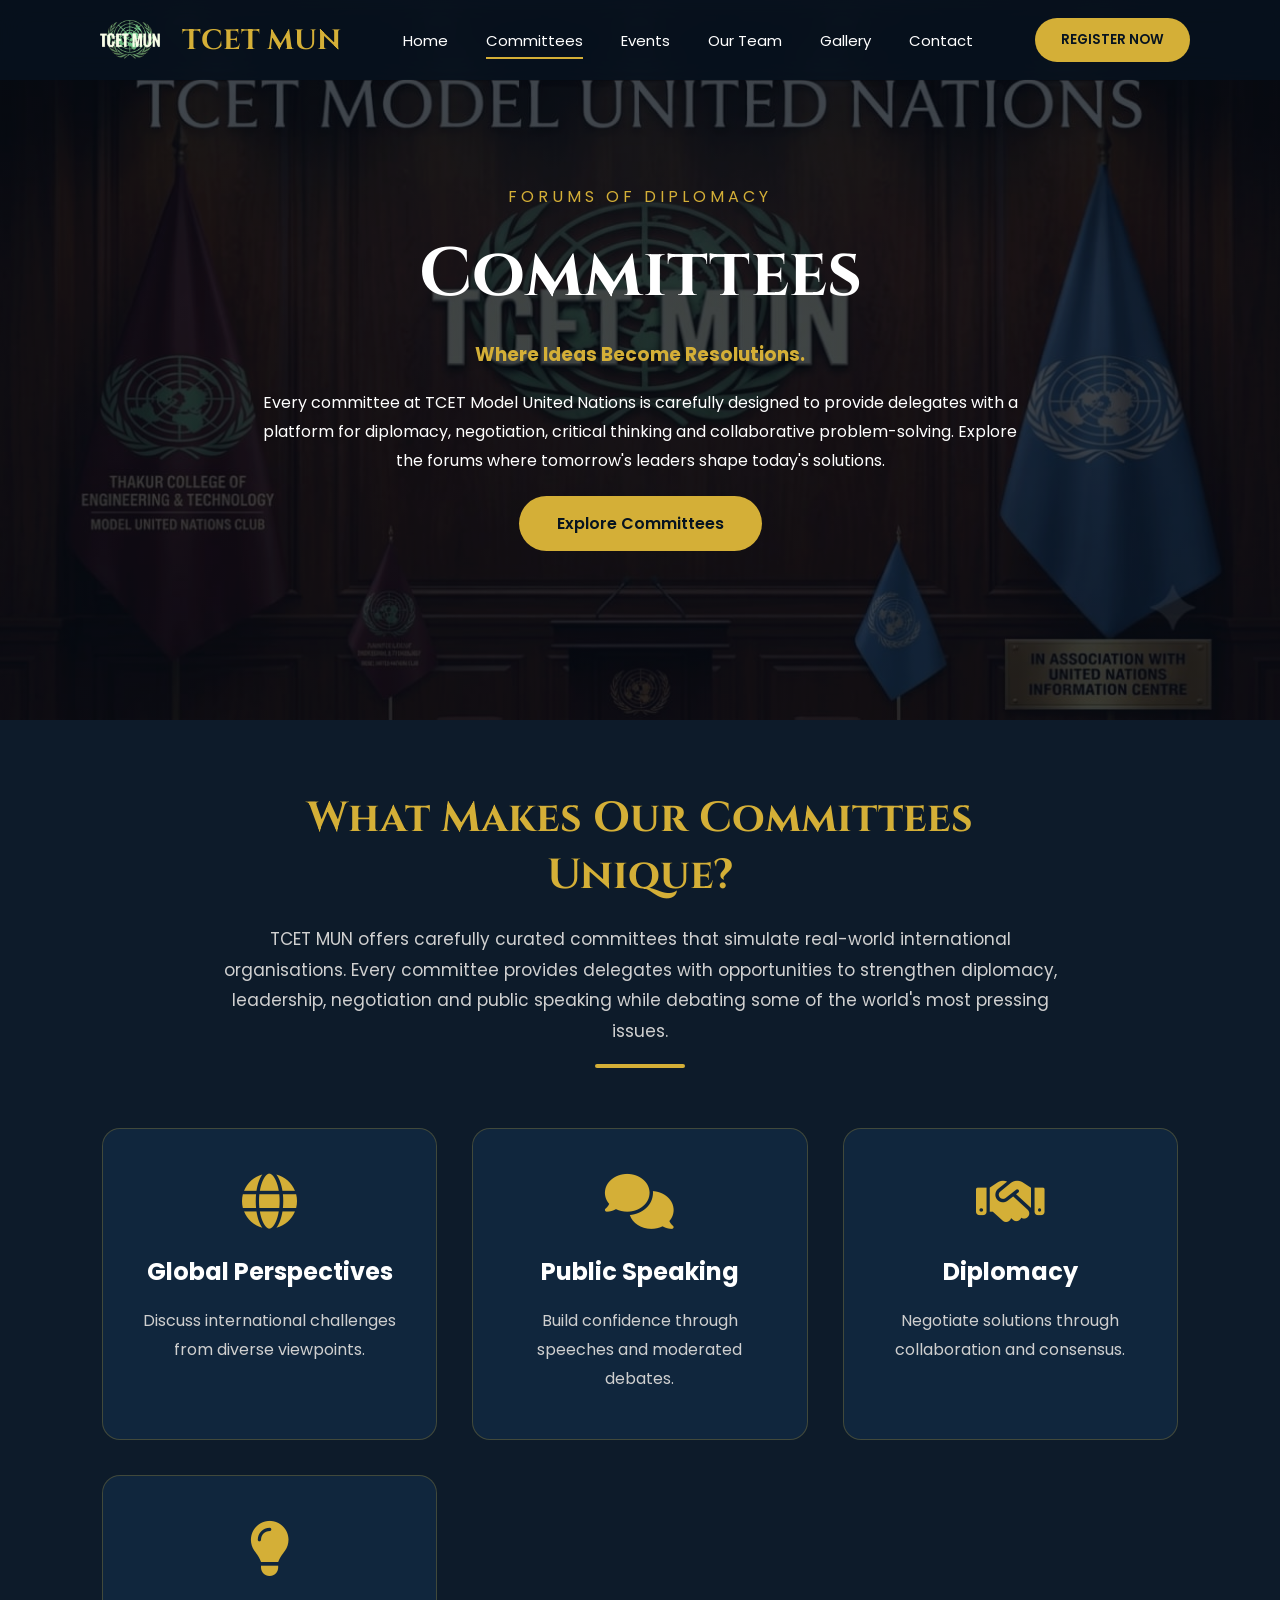
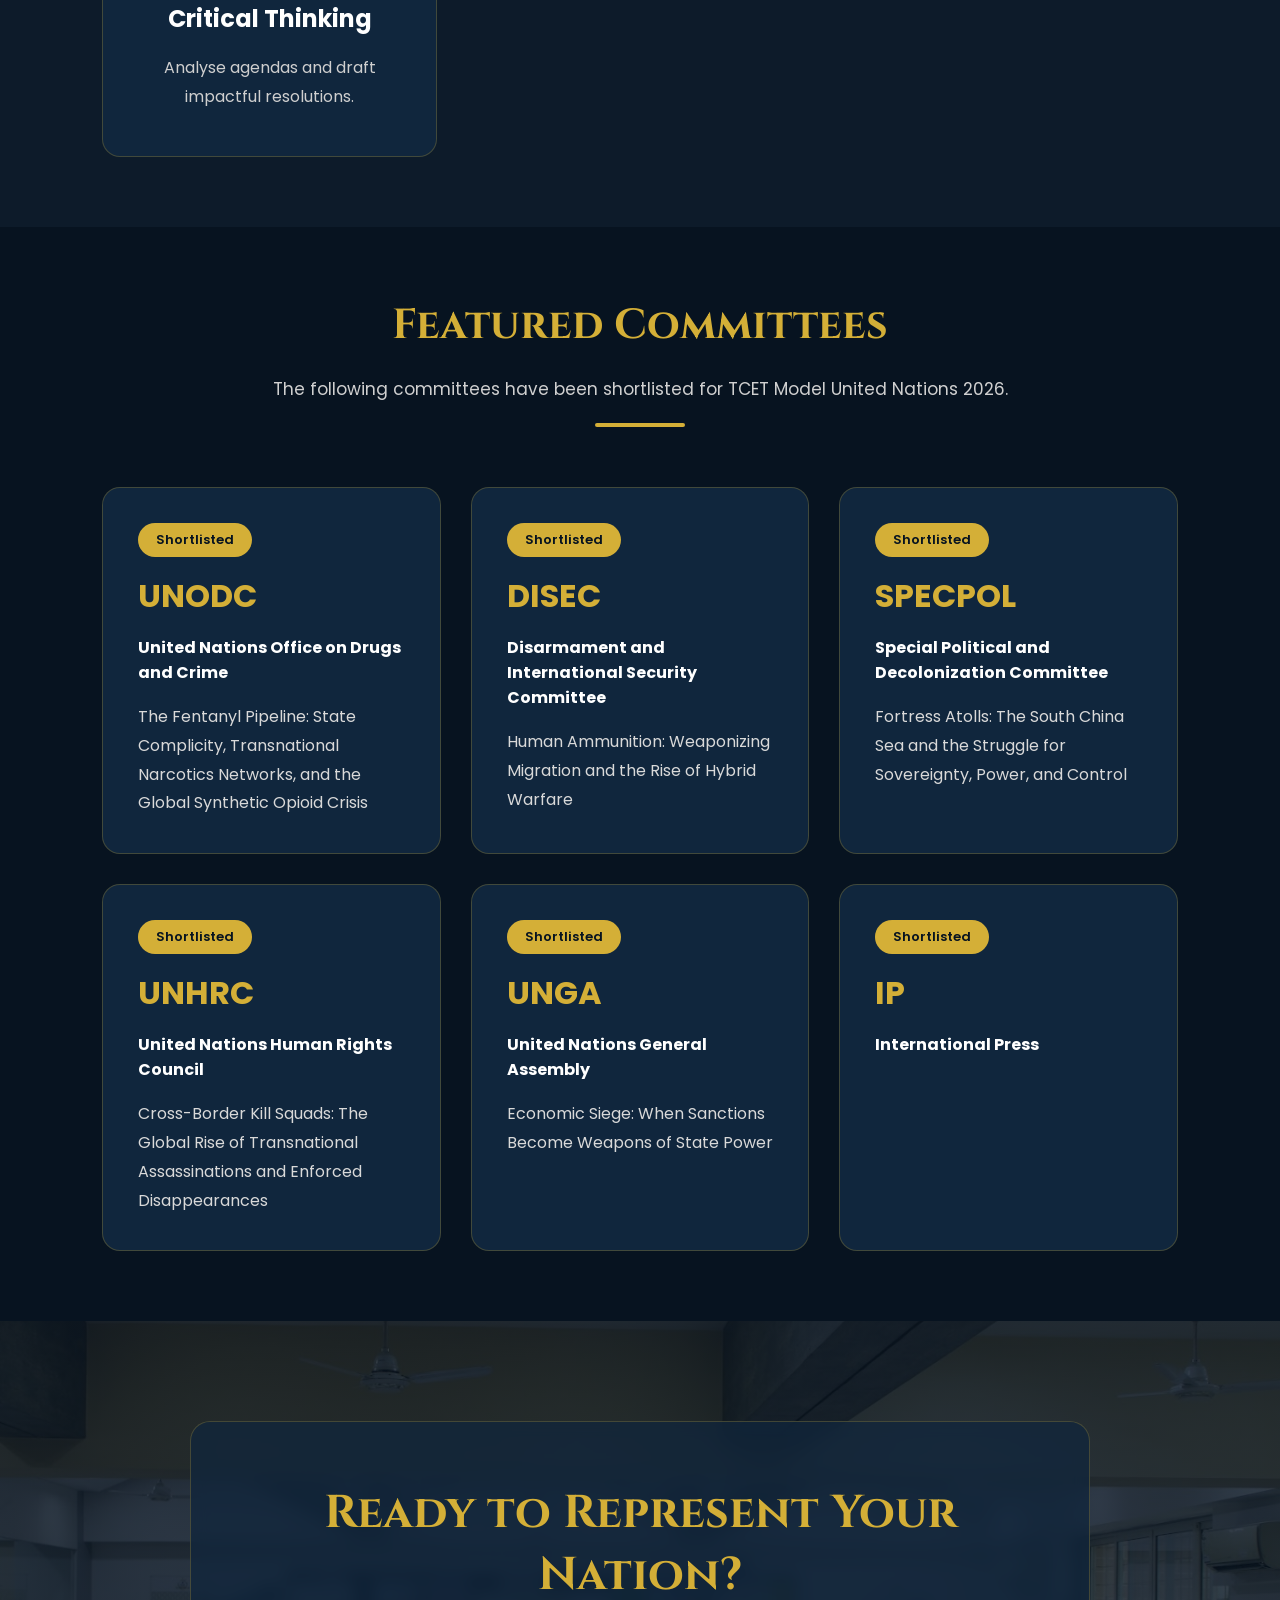
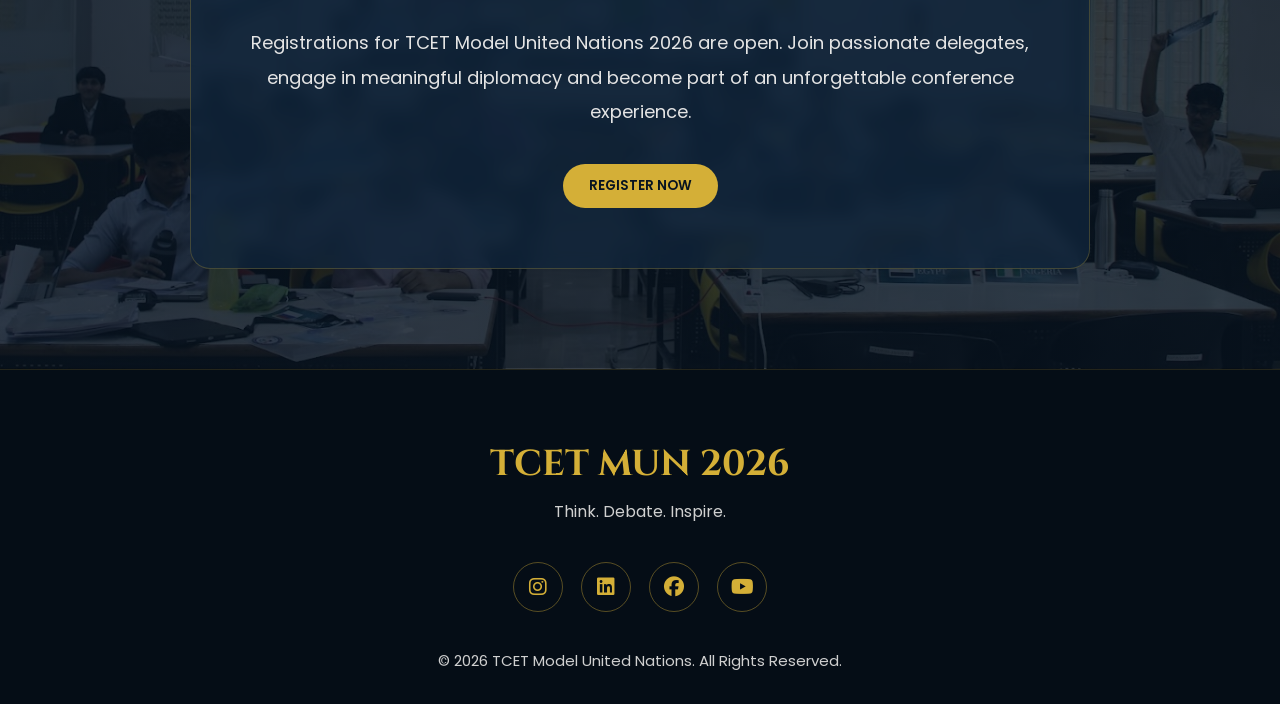
==== commit da751d71: "Add files via upload" ====
--- a/committees.html
+++ b/committees.html
@@ -329,7 +329,7 @@
         <p>
 
             Registrations for TCET Model United Nations
-            2026 will open soon.
+            2026 are open.
 
             Join passionate delegates, engage in meaningful
             diplomacy and become part of an unforgettable
